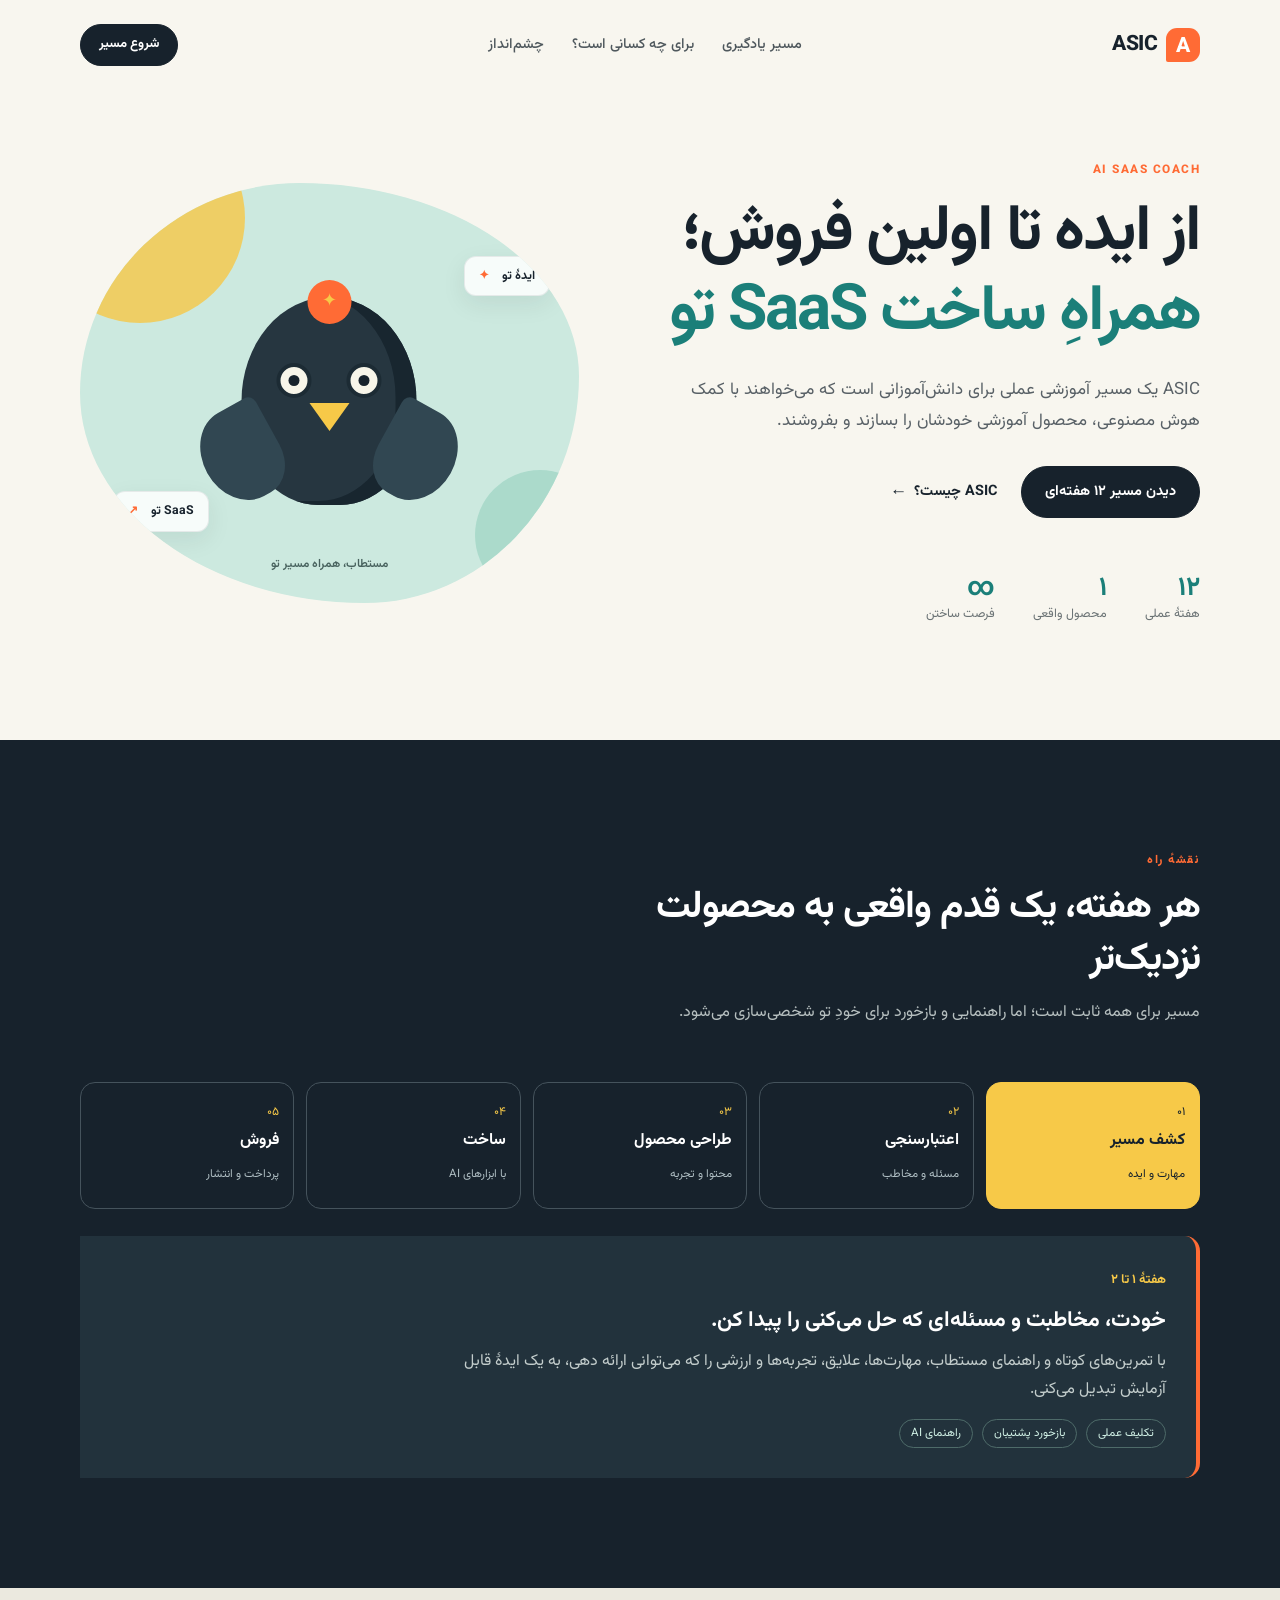
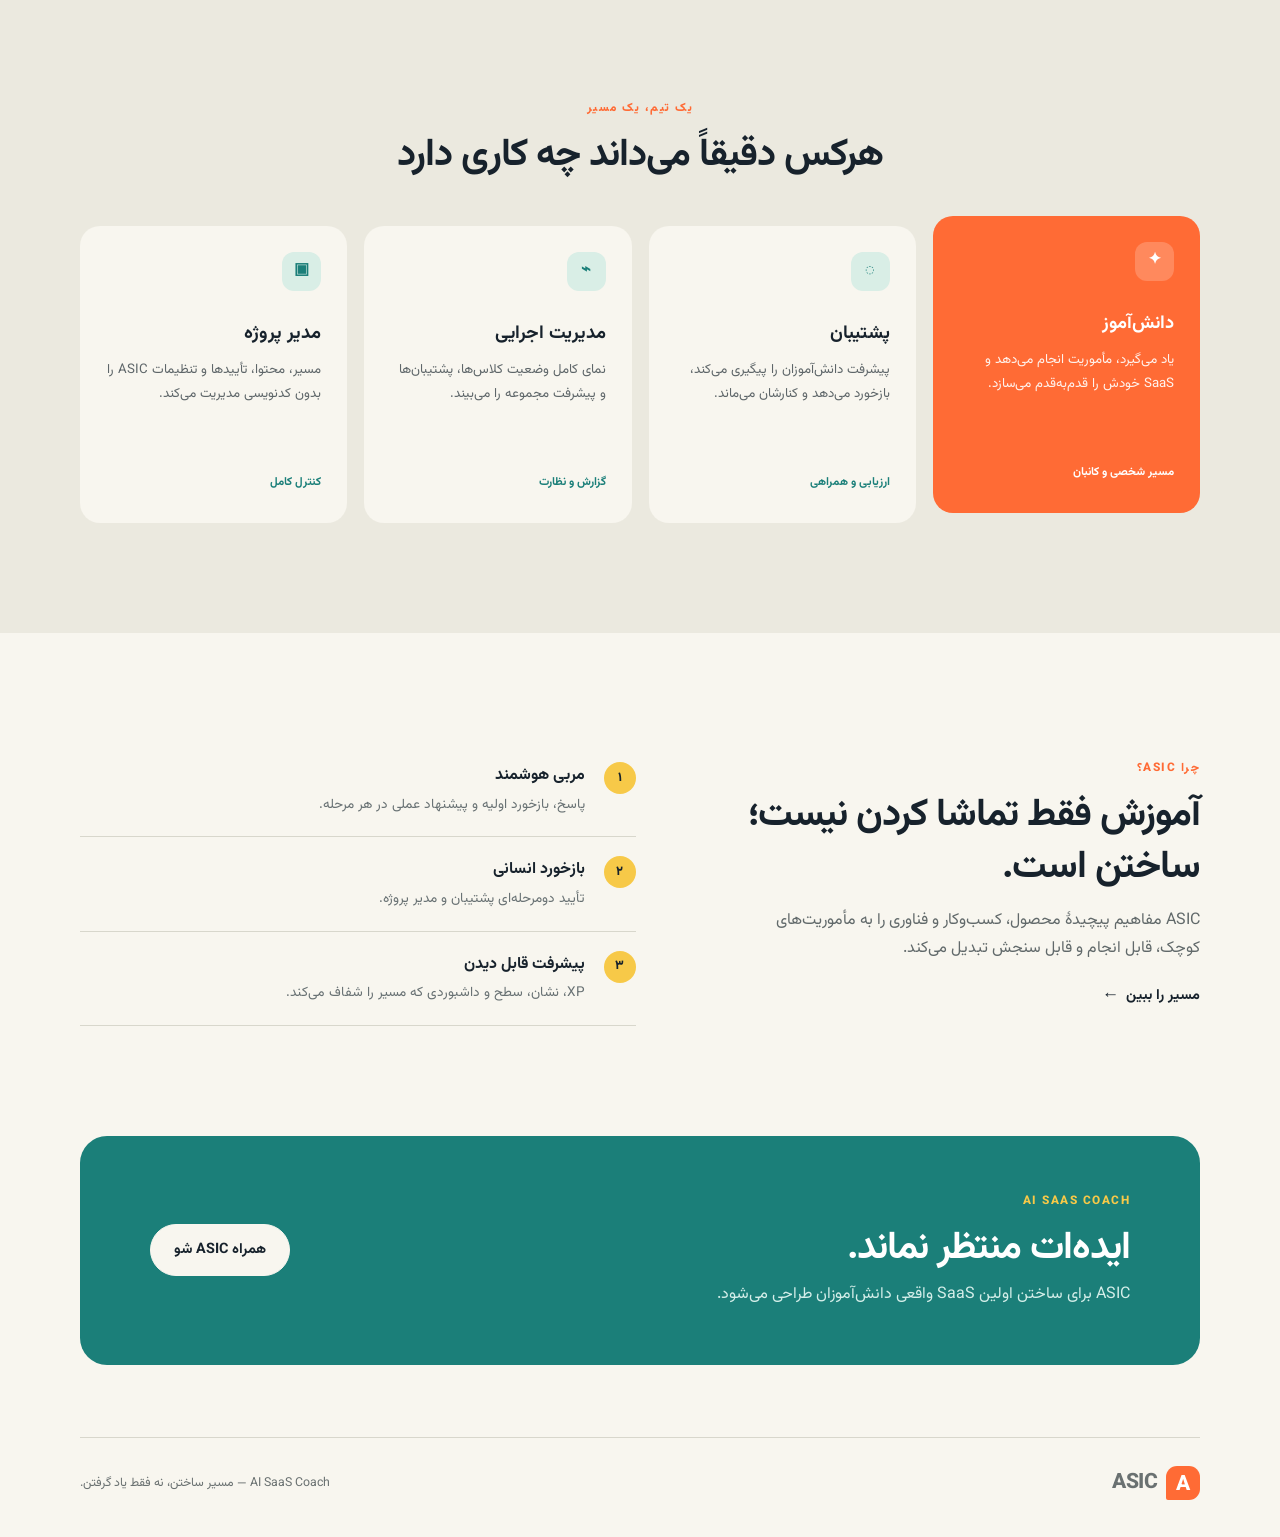
==== index.html @ ff57f6f9 "Create ASIC landing page Add a responsive Persian GitHub Pages landing page that introduces the ASIC" ====
<!doctype html>
<html lang="fa" dir="rtl">
  <head>
    <meta charset="UTF-8" />
    <meta name="viewport" content="width=device-width, initial-scale=1.0" />
    <meta name="description" content="ASIC؛ مربی هوشمند ساخت SaaS برای دانش‌آموزان" />
    <title>ASIC | AI SaaS Coach</title>
    <link rel="preconnect" href="https://fonts.googleapis.com" />
    <link rel="preconnect" href="https://fonts.gstatic.com" crossorigin />
    <link href="https://fonts.googleapis.com/css2?family=Vazirmatn:wght@400;500;600;700;800&display=swap" rel="stylesheet" />
    <link rel="stylesheet" href="styles.css" />
  </head>
  <body>
    <main>
      <nav class="nav container" aria-label="ناوبری اصلی">
        <a class="brand" href="#top" aria-label="ASIC">
          <span class="brand-mark">A</span>
          <span>ASIC</span>
        </a>
        <div class="nav-links">
          <a href="#path">مسیر یادگیری</a>
          <a href="#roles">برای چه کسانی است؟</a>
          <a href="#vision">چشم‌انداز</a>
        </div>
        <a class="button button-small" href="#start">شروع مسیر</a>
      </nav>

      <section class="hero container" id="top">
        <div class="hero-copy">
          <p class="eyebrow">AI SAAS COACH</p>
          <h1>از ایده تا اولین فروش؛<br /><span>همراهِ ساخت SaaS تو</span></h1>
          <p class="hero-text">ASIC یک مسیر آموزشی عملی برای دانش‌آموزانی است که می‌خواهند با کمک هوش مصنوعی، محصول آموزشی خودشان را بسازند و بفروشند.</p>
          <div class="hero-actions" id="start">
            <a class="button" href="#path">دیدن مسیر ۱۲ هفته‌ای</a>
            <a class="text-link" href="#vision">ASIC چیست؟ <span>←</span></a>
          </div>
          <div class="hero-stats" aria-label="آمار دوره">
            <div><strong>۱۲</strong><span>هفتهٔ عملی</span></div>
            <div><strong>۱</strong><span>محصول واقعی</span></div>
            <div><strong>∞</strong><span>فرصت ساختن</span></div>
          </div>
        </div>
        <div class="hero-art" aria-label="تصویرسازی مستطاب، کلاغ راهنمای ASIC">
          <div class="orb orb-one"></div><div class="orb orb-two"></div>
          <div class="road-card card-top">ایدهٔ تو <span>✦</span></div>
          <div class="mashtab">
            <div class="crown">✦</div>
            <div class="bird-eye eye-left"></div><div class="bird-eye eye-right"></div>
            <div class="beak"></div>
            <div class="wing wing-left"></div><div class="wing wing-right"></div>
          </div>
          <div class="road-card card-bottom">SaaS تو <span>↗</span></div>
          <p class="mashtab-label">مستطاب، همراه مسیر تو</p>
        </div>
      </section>

      <section class="section path-section" id="path">
        <div class="container">
          <div class="section-heading"><p class="eyebrow">نقشهٔ راه</p><h2>هر هفته، یک قدم واقعی به محصولت نزدیک‌تر</h2><p>مسیر برای همه ثابت است؛ اما راهنمایی و بازخورد برای خودِ تو شخصی‌سازی می‌شود.</p></div>
          <div class="timeline" id="timeline">
            <button class="timeline-item active" data-week="1"><span>۰۱</span><b>کشف مسیر</b><small>مهارت و ایده</small></button>
            <button class="timeline-item" data-week="2"><span>۰۲</span><b>اعتبارسنجی</b><small>مسئله و مخاطب</small></button>
            <button class="timeline-item" data-week="3"><span>۰۳</span><b>طراحی محصول</b><small>محتوا و تجربه</small></button>
            <button class="timeline-item" data-week="4"><span>۰۴</span><b>ساخت</b><small>با ابزارهای AI</small></button>
            <button class="timeline-item" data-week="5"><span>۰۵</span><b>فروش</b><small>پرداخت و انتشار</small></button>
          </div>
          <article class="week-detail" id="week-detail"><span class="week-number">هفتهٔ ۱ تا ۲</span><h3>خودت، مخاطبت و مسئله‌ای که حل می‌کنی را پیدا کن.</h3><p>با تمرین‌های کوتاه و راهنمای مستطاب، مهارت‌ها، علایق، تجربه‌ها و ارزشی را که می‌توانی ارائه دهی، به یک ایدهٔ قابل آزمایش تبدیل می‌کنی.</p><div class="detail-tags"><span>تکلیف عملی</span><span>بازخورد پشتیبان</span><span>راهنمای AI</span></div></article>
        </div>
      </section>

      <section class="section roles-section" id="roles"><div class="container">
        <div class="section-heading centered"><p class="eyebrow">یک تیم، یک مسیر</p><h2>هرکس دقیقاً می‌داند چه کاری دارد</h2></div>
        <div class="role-grid">
          <article class="role-card featured"><div class="role-icon">✦</div><h3>دانش‌آموز</h3><p>یاد می‌گیرد، مأموریت انجام می‌دهد و SaaS خودش را قدم‌به‌قدم می‌سازد.</p><span>مسیر شخصی و کانبان</span></article>
          <article class="role-card"><div class="role-icon">◌</div><h3>پشتیبان</h3><p>پیشرفت دانش‌آموزان را پیگیری می‌کند، بازخورد می‌دهد و کنارشان می‌ماند.</p><span>ارزیابی و همراهی</span></article>
          <article class="role-card"><div class="role-icon">⌁</div><h3>مدیریت اجرایی</h3><p>نمای کامل وضعیت کلاس‌ها، پشتیبان‌ها و پیشرفت مجموعه را می‌بیند.</p><span>گزارش و نظارت</span></article>
          <article class="role-card"><div class="role-icon">▣</div><h3>مدیر پروژه</h3><p>مسیر، محتوا، تأییدها و تنظیمات ASIC را بدون کدنویسی مدیریت می‌کند.</p><span>کنترل کامل</span></article>
        </div>
      </div></section>

      <section class="section vision-section" id="vision"><div class="container vision-grid">
        <div><p class="eyebrow">چرا ASIC؟</p><h2>آموزش فقط تماشا کردن نیست؛ ساختن است.</h2><p>ASIC مفاهیم پیچیدهٔ محصول، کسب‌وکار و فناوری را به مأموریت‌های کوچک، قابل انجام و قابل سنجش تبدیل می‌کند.</p><a class="text-link" href="#start">مسیر را ببین <span>←</span></a></div>
        <ul class="feature-list"><li><span>۱</span><div><b>مربی هوشمند</b><p>پاسخ، بازخورد اولیه و پیشنهاد عملی در هر مرحله.</p></div></li><li><span>۲</span><div><b>بازخورد انسانی</b><p>تأیید دومرحله‌ای پشتیبان و مدیر پروژه.</p></div></li><li><span>۳</span><div><b>پیشرفت قابل دیدن</b><p>XP، نشان، سطح و داشبوردی که مسیر را شفاف می‌کند.</p></div></li></ul>
      </div></section>

      <section class="cta container"><div><p class="eyebrow">AI SAAS COACH</p><h2>ایده‌ات منتظر نماند.</h2><p>ASIC برای ساختن اولین SaaS واقعی دانش‌آموزان طراحی می‌شود.</p></div><a class="button button-light" href="mailto:hello@example.com">همراه ASIC شو</a></section>
    </main>
    <footer class="container"><a class="brand" href="#top"><span class="brand-mark">A</span><span>ASIC</span></a><p>AI SaaS Coach — مسیر ساختن، نه فقط یاد گرفتن.</p></footer>
    <script src="app.js"></script>
  </body>
</html>
---- styles.css ----
:root {
  --ink: #17222c;
  --paper: #f8f6ef;
  --paper-dark: #ebe9df;
  --orange: #ff6b35;
  --yellow: #f7c948;
  --teal: #1b7f79;
  --mint: #cce9df;
  --line: #d8d7cc;
}

* { box-sizing: border-box; }
html { scroll-behavior: smooth; }
body { margin: 0; color: var(--ink); background: var(--paper); font-family: Vazirmatn, Tahoma, sans-serif; line-height: 1.8; }
a { color: inherit; text-decoration: none; }
button { font: inherit; }
.container { width: min(1120px, calc(100% - 40px)); margin: 0 auto; }

.nav { min-height: 90px; display: flex; align-items: center; justify-content: space-between; gap: 24px; }
.brand { display: inline-flex; align-items: center; gap: 9px; font-weight: 800; font-size: 1.32rem; letter-spacing: -.5px; }
.brand-mark { width: 34px; height: 34px; display: grid; place-items: center; border-radius: 11px 11px 11px 2px; background: var(--orange); color: white; font-weight: 800; }
.nav-links { display: flex; gap: 28px; font-size: .9rem; font-weight: 500; color: #4f585d; }
.nav-links a:hover, .text-link:hover { color: var(--orange); }
.button { display: inline-flex; justify-content: center; align-items: center; background: var(--ink); color: white; border: 1px solid var(--ink); border-radius: 999px; padding: 12px 23px; font-size: .9rem; font-weight: 700; transition: transform .2s, background .2s; }
.button:hover { transform: translateY(-2px); background: var(--orange); border-color: var(--orange); }
.button-small { padding: 8px 18px; font-size: .82rem; }

.hero { min-height: 650px; display: grid; grid-template-columns: 1.05fr .95fr; gap: 70px; align-items: center; padding: 55px 0 100px; }
.eyebrow { margin: 0 0 12px; color: var(--orange); letter-spacing: 1.5px; font-size: .74rem; font-weight: 800; }
h1, h2, h3, p { margin-top: 0; }
h1 { font-size: clamp(2.35rem, 5vw, 4.6rem); line-height: 1.25; letter-spacing: -2px; margin-bottom: 22px; }
h1 span { color: var(--teal); }
.hero-text { max-width: 540px; color: #586066; font-size: 1.06rem; }
.hero-actions { display: flex; align-items: center; gap: 24px; margin-top: 30px; }
.text-link { display: inline-flex; gap: 7px; align-items: center; font-weight: 700; font-size: .9rem; }
.text-link span { font-size: 1.2em; }
.hero-stats { display: flex; gap: 38px; margin-top: 58px; }
.hero-stats div { display: grid; gap: 0; }
.hero-stats strong { color: var(--teal); font-size: 1.65rem; line-height: 1; }
.hero-stats span { color: #6a7274; font-size: .78rem; }

.hero-art { height: 420px; position: relative; border-radius: 44% 56% 43% 57% / 50% 46% 54% 50%; background: var(--mint); overflow: hidden; isolation: isolate; }
.orb { position: absolute; z-index: -1; border-radius: 50%; opacity: .8; }.orb-one { width: 210px; height: 210px; background: var(--yellow); top: -70px; left: -45px; }.orb-two { width: 130px; height: 130px; background: #a3d7c7; bottom: 3px; right: -26px; }
.mashtab { position: absolute; width: 175px; height: 208px; left: 50%; top: 52%; transform: translate(-50%, -50%); border-radius: 50% 50% 44% 44%; background: #263640; box-shadow: inset -21px -4px 0 #18262f; }
.crown { position: absolute; width: 44px; height: 44px; display: grid; place-items: center; border-radius: 50%; color: var(--yellow); background: var(--orange); top: -17px; left: 66px; font-size: 1.15rem; }
.bird-eye { position: absolute; top: 66px; width: 35px; height: 35px; background: #f7f5e9; border-radius: 50%; border: 4px solid #1c2b34; }.eye-left { left: 35px; }.eye-right { right: 35px; }.bird-eye::after { content: ''; display: block; width: 11px; height: 11px; margin: 8px; border-radius: 50%; background: var(--ink); }
.beak { position: absolute; left: 68px; top: 106px; width: 0; height: 0; border-left: 20px solid transparent; border-right: 20px solid transparent; border-top: 28px solid var(--yellow); }
.wing { position: absolute; width: 77px; height: 95px; background: #314752; border-radius: 50% 10% 40% 50%; top: 110px; }.wing-left { left: -39px; transform: rotate(-29deg); }.wing-right { right: -39px; transform: scaleX(-1) rotate(-29deg); }
.road-card { position: absolute; padding: 8px 14px; border: 1px solid rgba(23,34,44,.08); border-radius: 12px; background: rgba(255,255,255,.84); box-shadow: 0 8px 24px rgba(23,34,44,.08); font-size: .77rem; font-weight: 700; }.road-card span { margin-right: 10px; color: var(--orange); }.card-top { top: 73px; right: 29px; }.card-bottom { bottom: 71px; left: 33px; }.mashtab-label { position: absolute; bottom: 15px; right: 0; left: 0; text-align: center; color: #48625e; font-size: .74rem; font-weight: 600; }

.section { padding: 110px 0; }.path-section { background: var(--ink); color: white; }.section-heading { max-width: 650px; }.section-heading h2, .vision-section h2, .cta h2 { font-size: clamp(1.85rem, 3vw, 3rem); line-height: 1.35; letter-spacing: -1px; margin-bottom: 12px; }.section-heading > p:last-child { color: #b7c0c0; }.centered { margin: 0 auto; text-align: center; }
.timeline { display: grid; grid-template-columns: repeat(5, 1fr); gap: 12px; margin-top: 54px; }.timeline-item { border: 1px solid #45535c; padding: 19px 14px; background: transparent; color: white; text-align: right; cursor: pointer; border-radius: 15px; transition: .2s; }.timeline-item span { display: block; color: var(--yellow); font-size: .75rem; }.timeline-item b { display: block; margin: 4px 0; }.timeline-item small { color: #afbec3; font-size: .72rem; }.timeline-item:hover, .timeline-item.active { color: var(--ink); background: var(--yellow); border-color: var(--yellow); }.timeline-item.active span, .timeline-item.active small { color: inherit; }
.week-detail { margin-top: 27px; padding: 30px; border-right: 4px solid var(--orange); background: #22323c; border-radius: 0 15px 15px 0; }.week-detail h3 { font-size: 1.35rem; margin: 7px 0; }.week-detail p { max-width: 740px; margin-bottom: 14px; color: #c3cdcc; }.week-number { color: var(--yellow); font-size: .8rem; font-weight: 700; }.detail-tags { display: flex; flex-wrap: wrap; gap: 9px; }.detail-tags span { color: #d0f0e5; border: 1px solid #4e6b69; border-radius: 99px; padding: 3px 11px; font-size: .72rem; }
.roles-section { background: var(--paper-dark); }.role-grid { display: grid; grid-template-columns: repeat(4, 1fr); gap: 17px; margin-top: 43px; }.role-card { padding: 25px; background: var(--paper); border: 1px solid transparent; border-radius: 20px; }.role-card.featured { background: var(--orange); color: white; transform: translateY(-10px); }.role-icon { display: grid; place-items: center; width: 39px; height: 39px; border-radius: 12px; margin-bottom: 26px; background: #d9eee6; color: var(--teal); font-weight: 800; }.featured .role-icon { background: rgba(255,255,255,.2); color: white; }.role-card h3 { margin-bottom: 8px; font-size: 1.15rem; }.role-card p { min-height: 95px; margin-bottom: 15px; color: #5e6669; font-size: .83rem; }.featured p { color: #fff3ee; }.role-card span { font-size: .72rem; font-weight: 700; color: var(--teal); }.featured span { color: white; }
.vision-grid { display: grid; grid-template-columns: .9fr 1.1fr; gap: 110px; align-items: center; }.vision-grid > div > p:not(.eyebrow) { color: #61696a; max-width: 440px; }.feature-list { margin: 0; padding: 0; list-style: none; }.feature-list li { display: flex; gap: 19px; padding: 19px 0; border-bottom: 1px solid var(--line); }.feature-list span { flex: 0 0 32px; height: 32px; display: grid; place-items: center; background: var(--yellow); border-radius: 50%; font-weight: 800; font-size: .8rem; }.feature-list b { font-size: 1rem; }.feature-list p { margin: 2px 0 0; color: #687173; font-size: .85rem; }
.cta { display: flex; align-items: center; justify-content: space-between; gap: 30px; margin-bottom: 72px; padding: 55px 70px; border-radius: 27px; background: var(--teal); color: white; }.cta .eyebrow { color: var(--yellow); }.cta h2 { margin-bottom: 5px; }.cta p:last-child { margin: 0; color: #d4eee9; }.button-light { background: var(--paper); border-color: var(--paper); color: var(--ink); white-space: nowrap; }
footer { display: flex; justify-content: space-between; align-items: center; padding: 26px 0 35px; border-top: 1px solid var(--line); color: #6a7171; font-size: .77rem; }footer p { margin: 0; }

@media (max-width: 800px) { .nav-links { display: none; }.hero { grid-template-columns: 1fr; gap: 25px; padding-top: 30px; }.hero-art { height: 360px; max-width: 500px; width: 100%; margin: auto; }.timeline { grid-template-columns: repeat(2, 1fr); }.role-grid { grid-template-columns: repeat(2, 1fr); }.vision-grid { grid-template-columns: 1fr; gap: 35px; }.cta { padding: 38px; }.role-card p { min-height: 0; } }
@media (max-width: 480px) { .container { width: min(100% - 28px, 1120px); }.nav { min-height: 75px; }.nav .button { display: none; } h1 { letter-spacing: -1px; }.hero-stats { gap: 22px; }.hero-actions { flex-direction: column; align-items: flex-start; }.section { padding: 75px 0; }.role-grid { grid-template-columns: 1fr; }.role-card.featured { transform: none; }.cta { align-items: flex-start; flex-direction: column; padding: 31px 25px; }.timeline { grid-template-columns: 1fr 1fr; }.timeline-item:last-child { grid-column: span 2; } footer { flex-direction: column; align-items: flex-start; gap: 14px; } }
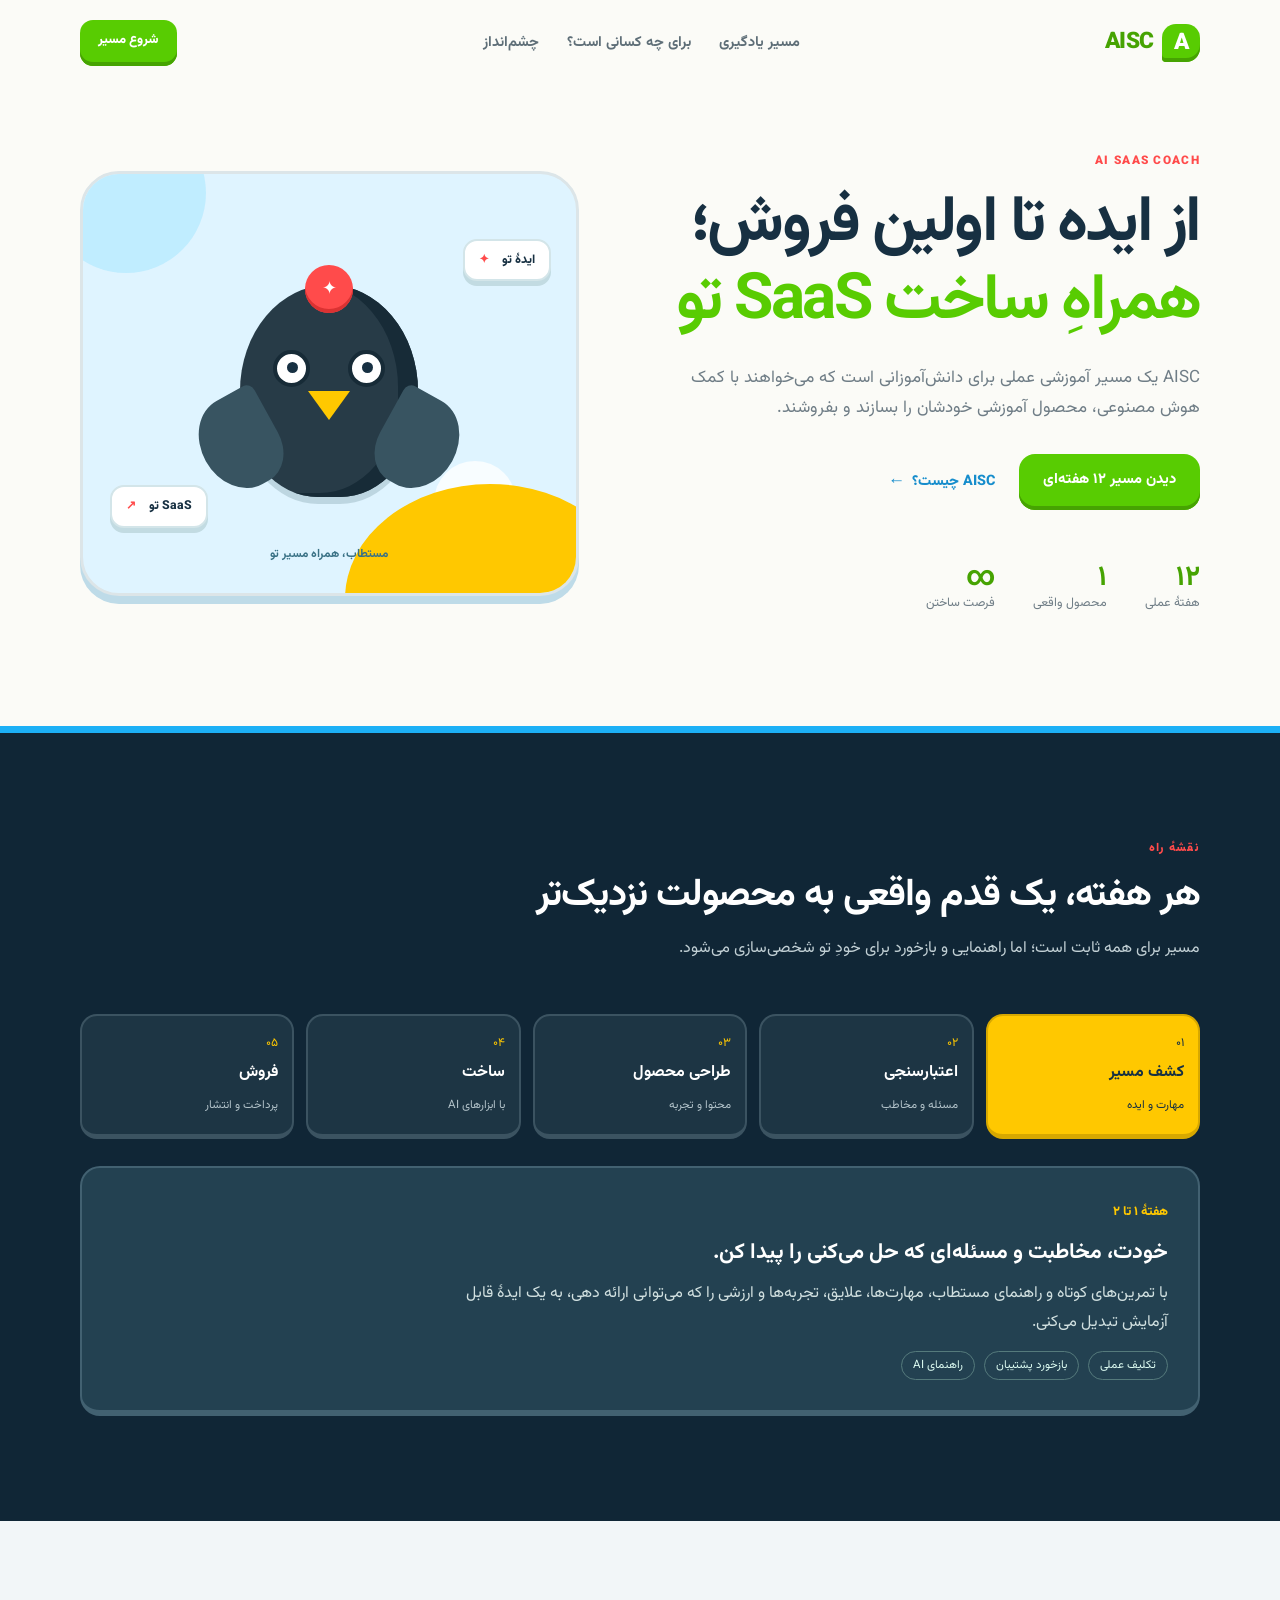
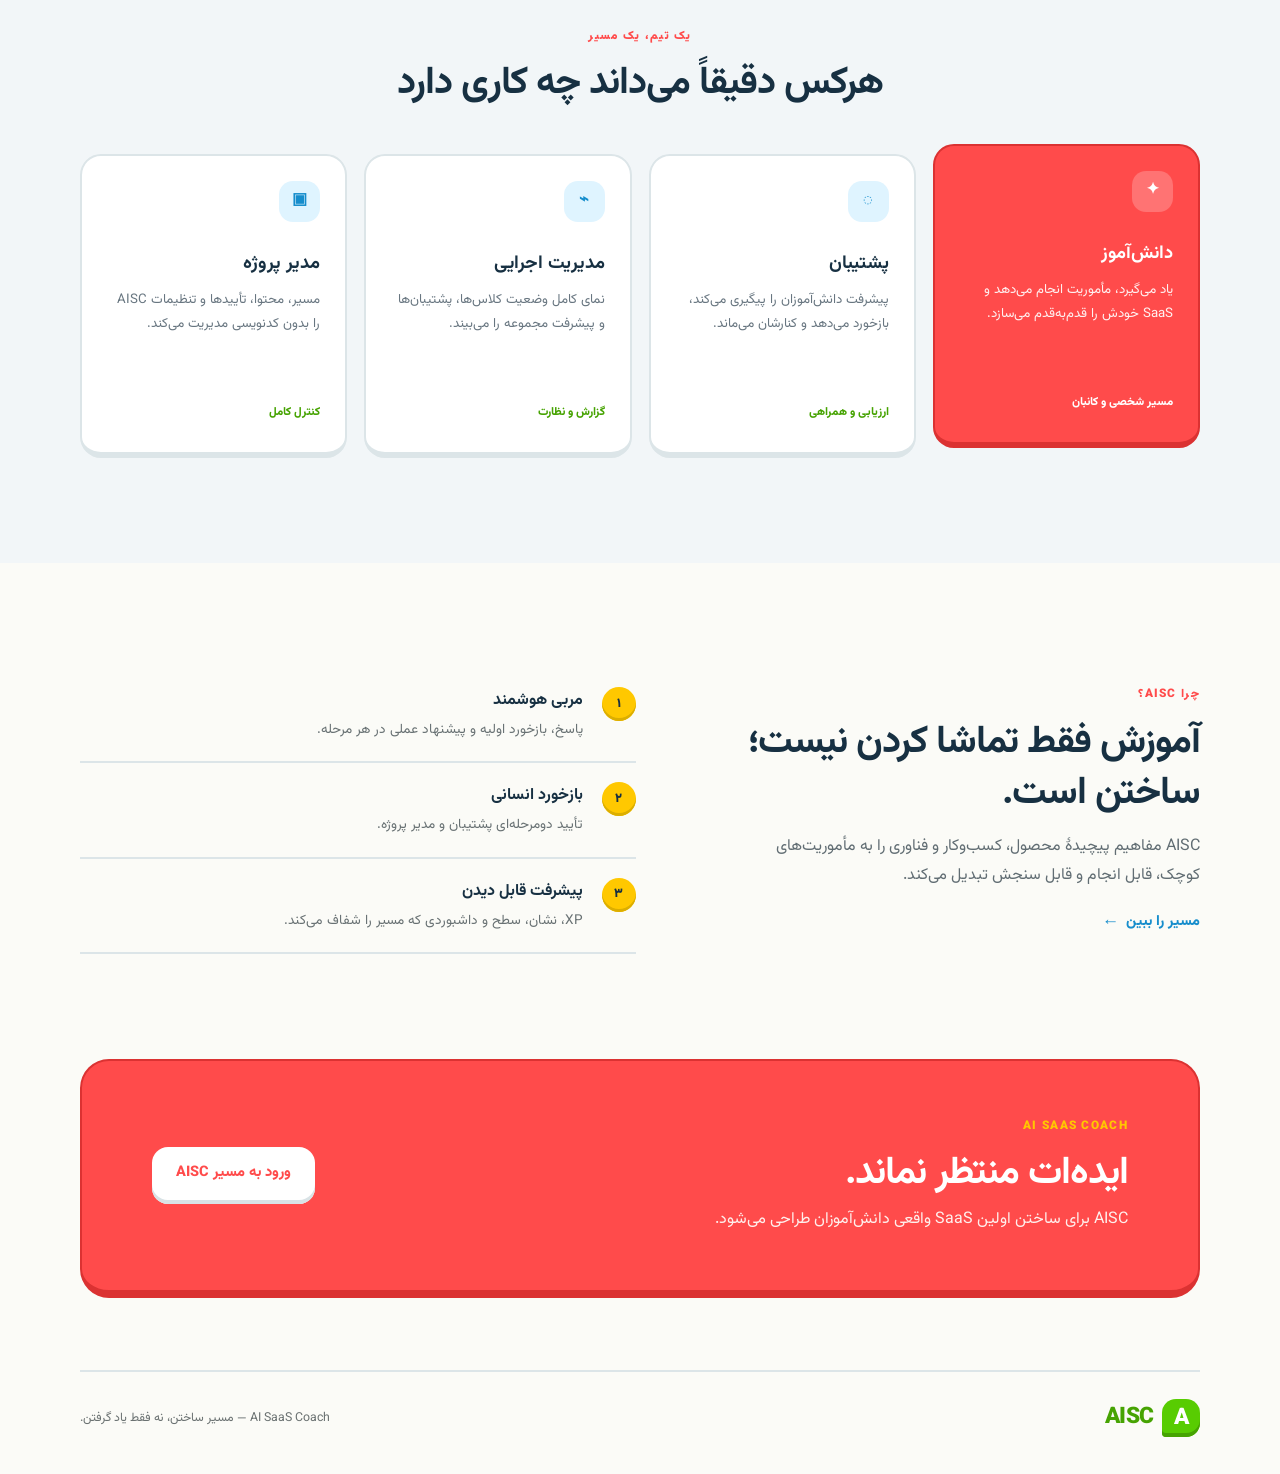
==== commit 11a6ca18: "Add AISC student dashboard Refresh the AISC visual identity with a playful learning interface and ad" ====
--- a/index.html
+++ b/index.html
@@ -3,8 +3,8 @@
   <head>
     <meta charset="UTF-8" />
     <meta name="viewport" content="width=device-width, initial-scale=1.0" />
-    <meta name="description" content="ASIC؛ مربی هوشمند ساخت SaaS برای دانش‌آموزان" />
-    <title>ASIC | AI SaaS Coach</title>
+    <meta name="description" content="AISC؛ مربی هوشمند ساخت SaaS برای دانش‌آموزان" />
+    <title>AISC | AI SaaS Coach</title>
     <link rel="preconnect" href="https://fonts.googleapis.com" />
     <link rel="preconnect" href="https://fonts.gstatic.com" crossorigin />
     <link href="https://fonts.googleapis.com/css2?family=Vazirmatn:wght@400;500;600;700;800&display=swap" rel="stylesheet" />
@@ -13,9 +13,9 @@
   <body>
     <main>
       <nav class="nav container" aria-label="ناوبری اصلی">
-        <a class="brand" href="#top" aria-label="ASIC">
+        <a class="brand" href="#top" aria-label="AISC">
           <span class="brand-mark">A</span>
-          <span>ASIC</span>
+          <span>AISC</span>
         </a>
         <div class="nav-links">
           <a href="#path">مسیر یادگیری</a>
@@ -29,10 +29,10 @@
         <div class="hero-copy">
           <p class="eyebrow">AI SAAS COACH</p>
           <h1>از ایده تا اولین فروش؛<br /><span>همراهِ ساخت SaaS تو</span></h1>
-          <p class="hero-text">ASIC یک مسیر آموزشی عملی برای دانش‌آموزانی است که می‌خواهند با کمک هوش مصنوعی، محصول آموزشی خودشان را بسازند و بفروشند.</p>
+          <p class="hero-text">AISC یک مسیر آموزشی عملی برای دانش‌آموزانی است که می‌خواهند با کمک هوش مصنوعی، محصول آموزشی خودشان را بسازند و بفروشند.</p>
           <div class="hero-actions" id="start">
             <a class="button" href="#path">دیدن مسیر ۱۲ هفته‌ای</a>
-            <a class="text-link" href="#vision">ASIC چیست؟ <span>←</span></a>
+            <a class="text-link" href="#vision">AISC چیست؟ <span>←</span></a>
           </div>
           <div class="hero-stats" aria-label="آمار دوره">
             <div><strong>۱۲</strong><span>هفتهٔ عملی</span></div>
@@ -40,7 +40,7 @@
             <div><strong>∞</strong><span>فرصت ساختن</span></div>
           </div>
         </div>
-        <div class="hero-art" aria-label="تصویرسازی مستطاب، کلاغ راهنمای ASIC">
+        <div class="hero-art" aria-label="تصویرسازی مستطاب، کلاغ راهنمای AISC">
           <div class="orb orb-one"></div><div class="orb orb-two"></div>
           <div class="road-card card-top">ایدهٔ تو <span>✦</span></div>
           <div class="mashtab">
@@ -74,18 +74,18 @@
           <article class="role-card featured"><div class="role-icon">✦</div><h3>دانش‌آموز</h3><p>یاد می‌گیرد، مأموریت انجام می‌دهد و SaaS خودش را قدم‌به‌قدم می‌سازد.</p><span>مسیر شخصی و کانبان</span></article>
           <article class="role-card"><div class="role-icon">◌</div><h3>پشتیبان</h3><p>پیشرفت دانش‌آموزان را پیگیری می‌کند، بازخورد می‌دهد و کنارشان می‌ماند.</p><span>ارزیابی و همراهی</span></article>
           <article class="role-card"><div class="role-icon">⌁</div><h3>مدیریت اجرایی</h3><p>نمای کامل وضعیت کلاس‌ها، پشتیبان‌ها و پیشرفت مجموعه را می‌بیند.</p><span>گزارش و نظارت</span></article>
-          <article class="role-card"><div class="role-icon">▣</div><h3>مدیر پروژه</h3><p>مسیر، محتوا، تأییدها و تنظیمات ASIC را بدون کدنویسی مدیریت می‌کند.</p><span>کنترل کامل</span></article>
+          <article class="role-card"><div class="role-icon">▣</div><h3>مدیر پروژه</h3><p>مسیر، محتوا، تأییدها و تنظیمات AISC را بدون کدنویسی مدیریت می‌کند.</p><span>کنترل کامل</span></article>
         </div>
       </div></section>
 
       <section class="section vision-section" id="vision"><div class="container vision-grid">
-        <div><p class="eyebrow">چرا ASIC؟</p><h2>آموزش فقط تماشا کردن نیست؛ ساختن است.</h2><p>ASIC مفاهیم پیچیدهٔ محصول، کسب‌وکار و فناوری را به مأموریت‌های کوچک، قابل انجام و قابل سنجش تبدیل می‌کند.</p><a class="text-link" href="#start">مسیر را ببین <span>←</span></a></div>
+        <div><p class="eyebrow">چرا AISC؟</p><h2>آموزش فقط تماشا کردن نیست؛ ساختن است.</h2><p>AISC مفاهیم پیچیدهٔ محصول، کسب‌وکار و فناوری را به مأموریت‌های کوچک، قابل انجام و قابل سنجش تبدیل می‌کند.</p><a class="text-link" href="#start">مسیر را ببین <span>←</span></a></div>
         <ul class="feature-list"><li><span>۱</span><div><b>مربی هوشمند</b><p>پاسخ، بازخورد اولیه و پیشنهاد عملی در هر مرحله.</p></div></li><li><span>۲</span><div><b>بازخورد انسانی</b><p>تأیید دومرحله‌ای پشتیبان و مدیر پروژه.</p></div></li><li><span>۳</span><div><b>پیشرفت قابل دیدن</b><p>XP، نشان، سطح و داشبوردی که مسیر را شفاف می‌کند.</p></div></li></ul>
       </div></section>
 
-      <section class="cta container"><div><p class="eyebrow">AI SAAS COACH</p><h2>ایده‌ات منتظر نماند.</h2><p>ASIC برای ساختن اولین SaaS واقعی دانش‌آموزان طراحی می‌شود.</p></div><a class="button button-light" href="mailto:hello@example.com">همراه ASIC شو</a></section>
+      <section class="cta container"><div><p class="eyebrow">AI SAAS COACH</p><h2>ایده‌ات منتظر نماند.</h2><p>AISC برای ساختن اولین SaaS واقعی دانش‌آموزان طراحی می‌شود.</p></div><a class="button button-light" href="student.html">ورود به مسیر AISC</a></section>
     </main>
-    <footer class="container"><a class="brand" href="#top"><span class="brand-mark">A</span><span>ASIC</span></a><p>AI SaaS Coach — مسیر ساختن، نه فقط یاد گرفتن.</p></footer>
+    <footer class="container"><a class="brand" href="#top"><span class="brand-mark">A</span><span>AISC</span></a><p>AI SaaS Coach — مسیر ساختن، نه فقط یاد گرفتن.</p></footer>
     <script src="app.js"></script>
   </body>
 </html>
--- a/styles.css
+++ b/styles.css
@@ -1,12 +1,17 @@
 :root {
-  --ink: #17222c;
-  --paper: #f8f6ef;
-  --paper-dark: #ebe9df;
-  --orange: #ff6b35;
-  --yellow: #f7c948;
-  --teal: #1b7f79;
-  --mint: #cce9df;
-  --line: #d8d7cc;
+  --ink: #173042;
+  --navy: #102636;
+  --paper: #fbfbf7;
+  --cloud: #f2f6f8;
+  --red: #ff4b4b;
+  --red-dark: #db3232;
+  --yellow: #ffc800;
+  --blue: #1cb0f6;
+  --blue-dark: #168dcc;
+  --green: #58cc02;
+  --green-dark: #46a302;
+  --line: #dce5e8;
+  --muted: #6f7d86;
 }
 
 * { box-sizing: border-box; }
@@ -16,45 +21,35 @@
 button { font: inherit; }
 .container { width: min(1120px, calc(100% - 40px)); margin: 0 auto; }
 
-.nav { min-height: 90px; display: flex; align-items: center; justify-content: space-between; gap: 24px; }
-.brand { display: inline-flex; align-items: center; gap: 9px; font-weight: 800; font-size: 1.32rem; letter-spacing: -.5px; }
-.brand-mark { width: 34px; height: 34px; display: grid; place-items: center; border-radius: 11px 11px 11px 2px; background: var(--orange); color: white; font-weight: 800; }
-.nav-links { display: flex; gap: 28px; font-size: .9rem; font-weight: 500; color: #4f585d; }
-.nav-links a:hover, .text-link:hover { color: var(--orange); }
-.button { display: inline-flex; justify-content: center; align-items: center; background: var(--ink); color: white; border: 1px solid var(--ink); border-radius: 999px; padding: 12px 23px; font-size: .9rem; font-weight: 700; transition: transform .2s, background .2s; }
-.button:hover { transform: translateY(-2px); background: var(--orange); border-color: var(--orange); }
-.button-small { padding: 8px 18px; font-size: .82rem; }
+.nav { min-height: 86px; display: flex; align-items: center; justify-content: space-between; gap: 24px; }
+.brand { display: inline-flex; align-items: center; gap: 9px; color: var(--green-dark); font-weight: 900; font-size: 1.42rem; letter-spacing: -.8px; }
+.brand-mark { width: 38px; height: 38px; display: grid; place-items: center; border: 0; border-radius: 14px 14px 14px 4px; background: var(--green); color: white; box-shadow: inset 0 -4px 0 var(--green-dark); font-weight: 900; }
+.nav-links { display: flex; gap: 28px; font-size: .9rem; font-weight: 700; color: #5e6e77; }
+.nav-links a:hover, .text-link:hover { color: var(--red); }
+.button { display: inline-flex; justify-content: center; align-items: center; background: var(--green); color: white; border: 0; border-radius: 16px; box-shadow: inset 0 -4px 0 var(--green-dark); padding: 13px 24px 17px; font-size: .91rem; font-weight: 800; transition: transform .15s, filter .15s; }
+.button:hover { transform: translateY(-2px); filter: brightness(1.04); }
+.button:active { transform: translateY(2px); box-shadow: inset 0 -2px 0 var(--green-dark); }
+.button-small { padding: 9px 18px 13px; font-size: .82rem; border-radius: 13px; }
 
-.hero { min-height: 650px; display: grid; grid-template-columns: 1.05fr .95fr; gap: 70px; align-items: center; padding: 55px 0 100px; }
-.eyebrow { margin: 0 0 12px; color: var(--orange); letter-spacing: 1.5px; font-size: .74rem; font-weight: 800; }
+.hero { min-height: 640px; display: grid; grid-template-columns: 1.05fr .95fr; gap: 70px; align-items: center; padding: 44px 0 90px; }
+.eyebrow { margin: 0 0 12px; color: var(--red); letter-spacing: 1.3px; font-size: .74rem; font-weight: 900; }
 h1, h2, h3, p { margin-top: 0; }
-h1 { font-size: clamp(2.35rem, 5vw, 4.6rem); line-height: 1.25; letter-spacing: -2px; margin-bottom: 22px; }
-h1 span { color: var(--teal); }
-.hero-text { max-width: 540px; color: #586066; font-size: 1.06rem; }
-.hero-actions { display: flex; align-items: center; gap: 24px; margin-top: 30px; }
-.text-link { display: inline-flex; gap: 7px; align-items: center; font-weight: 700; font-size: .9rem; }
-.text-link span { font-size: 1.2em; }
-.hero-stats { display: flex; gap: 38px; margin-top: 58px; }
-.hero-stats div { display: grid; gap: 0; }
-.hero-stats strong { color: var(--teal); font-size: 1.65rem; line-height: 1; }
-.hero-stats span { color: #6a7274; font-size: .78rem; }
+h1 { font-size: clamp(2.45rem, 5vw, 4.7rem); line-height: 1.22; letter-spacing: -2.4px; margin-bottom: 22px; }
+h1 span { color: var(--green); }
+.hero-text { max-width: 540px; color: var(--muted); font-size: 1.06rem; }.hero-actions { display: flex; align-items: center; gap: 24px; margin-top: 30px; }
+.text-link { display: inline-flex; gap: 7px; align-items: center; color: var(--blue-dark); font-weight: 800; font-size: .9rem; }.text-link span { font-size: 1.2em; }
+.hero-stats { display: flex; gap: 38px; margin-top: 54px; }.hero-stats div { display: grid; gap: 0; }.hero-stats strong { color: var(--green-dark); font-size: 1.75rem; line-height: 1; }.hero-stats span { color: var(--muted); font-size: .78rem; }
 
-.hero-art { height: 420px; position: relative; border-radius: 44% 56% 43% 57% / 50% 46% 54% 50%; background: var(--mint); overflow: hidden; isolation: isolate; }
-.orb { position: absolute; z-index: -1; border-radius: 50%; opacity: .8; }.orb-one { width: 210px; height: 210px; background: var(--yellow); top: -70px; left: -45px; }.orb-two { width: 130px; height: 130px; background: #a3d7c7; bottom: 3px; right: -26px; }
-.mashtab { position: absolute; width: 175px; height: 208px; left: 50%; top: 52%; transform: translate(-50%, -50%); border-radius: 50% 50% 44% 44%; background: #263640; box-shadow: inset -21px -4px 0 #18262f; }
-.crown { position: absolute; width: 44px; height: 44px; display: grid; place-items: center; border-radius: 50%; color: var(--yellow); background: var(--orange); top: -17px; left: 66px; font-size: 1.15rem; }
-.bird-eye { position: absolute; top: 66px; width: 35px; height: 35px; background: #f7f5e9; border-radius: 50%; border: 4px solid #1c2b34; }.eye-left { left: 35px; }.eye-right { right: 35px; }.bird-eye::after { content: ''; display: block; width: 11px; height: 11px; margin: 8px; border-radius: 50%; background: var(--ink); }
-.beak { position: absolute; left: 68px; top: 106px; width: 0; height: 0; border-left: 20px solid transparent; border-right: 20px solid transparent; border-top: 28px solid var(--yellow); }
-.wing { position: absolute; width: 77px; height: 95px; background: #314752; border-radius: 50% 10% 40% 50%; top: 110px; }.wing-left { left: -39px; transform: rotate(-29deg); }.wing-right { right: -39px; transform: scaleX(-1) rotate(-29deg); }
-.road-card { position: absolute; padding: 8px 14px; border: 1px solid rgba(23,34,44,.08); border-radius: 12px; background: rgba(255,255,255,.84); box-shadow: 0 8px 24px rgba(23,34,44,.08); font-size: .77rem; font-weight: 700; }.road-card span { margin-right: 10px; color: var(--orange); }.card-top { top: 73px; right: 29px; }.card-bottom { bottom: 71px; left: 33px; }.mashtab-label { position: absolute; bottom: 15px; right: 0; left: 0; text-align: center; color: #48625e; font-size: .74rem; font-weight: 600; }
+.hero-art { height: 425px; position: relative; border: 3px solid var(--line); border-radius: 39px; background: #dff4ff; overflow: hidden; isolation: isolate; box-shadow: 0 8px 0 #bedbe8; }
+.hero-art::before { content: ''; position: absolute; inset: auto -12% -29% auto; width: 290px; height: 230px; border-radius: 50%; background: var(--yellow); }.orb { position: absolute; z-index: -1; border-radius: 50%; opacity: .8; }.orb-one { width: 160px; height: 160px; background: #b9ebff; top: -61px; left: -37px; }.orb-two { width: 82px; height: 82px; background: white; bottom: 50px; right: 60px; }
+.mashtab { position: absolute; width: 178px; height: 212px; left: 50%; top: 52%; transform: translate(-50%, -50%); border-radius: 50% 50% 44% 44%; background: #273b47; box-shadow: inset -20px -4px 0 #172b37, 0 7px 0 rgba(18,55,73,.16); }.crown { position: absolute; width: 48px; height: 48px; display: grid; place-items: center; border-radius: 50%; color: white; background: var(--red); box-shadow: inset 0 -4px 0 var(--red-dark); top: -20px; left: 65px; font-size: 1.15rem; }.bird-eye { position: absolute; top: 65px; width: 37px; height: 37px; background: white; border-radius: 50%; border: 4px solid #172b37; }.eye-left { left: 33px; }.eye-right { right: 33px; }.bird-eye::after { content: ''; display: block; width: 11px; height: 11px; margin: 8px; border-radius: 50%; background: var(--ink); }.beak { position: absolute; left: 68px; top: 106px; width: 0; height: 0; border-left: 21px solid transparent; border-right: 21px solid transparent; border-top: 29px solid var(--yellow); }.wing { position: absolute; width: 77px; height: 95px; background: #385461; border-radius: 50% 10% 40% 50%; top: 110px; }.wing-left { left: -39px; transform: rotate(-29deg); }.wing-right { right: -39px; transform: scaleX(-1) rotate(-29deg); }.road-card { position: absolute; padding: 8px 14px; border: 2px solid #d3e5e9; border-radius: 14px; background: white; box-shadow: 0 5px 0 #c2dbe2; font-size: .77rem; font-weight: 800; }.road-card span { margin-right: 10px; color: var(--red); }.card-top { top: 65px; right: 25px; }.card-bottom { bottom: 65px; left: 27px; }.mashtab-label { position: absolute; bottom: 15px; right: 0; left: 0; text-align: center; color: #397185; font-size: .74rem; font-weight: 700; }
 
-.section { padding: 110px 0; }.path-section { background: var(--ink); color: white; }.section-heading { max-width: 650px; }.section-heading h2, .vision-section h2, .cta h2 { font-size: clamp(1.85rem, 3vw, 3rem); line-height: 1.35; letter-spacing: -1px; margin-bottom: 12px; }.section-heading > p:last-child { color: #b7c0c0; }.centered { margin: 0 auto; text-align: center; }
-.timeline { display: grid; grid-template-columns: repeat(5, 1fr); gap: 12px; margin-top: 54px; }.timeline-item { border: 1px solid #45535c; padding: 19px 14px; background: transparent; color: white; text-align: right; cursor: pointer; border-radius: 15px; transition: .2s; }.timeline-item span { display: block; color: var(--yellow); font-size: .75rem; }.timeline-item b { display: block; margin: 4px 0; }.timeline-item small { color: #afbec3; font-size: .72rem; }.timeline-item:hover, .timeline-item.active { color: var(--ink); background: var(--yellow); border-color: var(--yellow); }.timeline-item.active span, .timeline-item.active small { color: inherit; }
-.week-detail { margin-top: 27px; padding: 30px; border-right: 4px solid var(--orange); background: #22323c; border-radius: 0 15px 15px 0; }.week-detail h3 { font-size: 1.35rem; margin: 7px 0; }.week-detail p { max-width: 740px; margin-bottom: 14px; color: #c3cdcc; }.week-number { color: var(--yellow); font-size: .8rem; font-weight: 700; }.detail-tags { display: flex; flex-wrap: wrap; gap: 9px; }.detail-tags span { color: #d0f0e5; border: 1px solid #4e6b69; border-radius: 99px; padding: 3px 11px; font-size: .72rem; }
-.roles-section { background: var(--paper-dark); }.role-grid { display: grid; grid-template-columns: repeat(4, 1fr); gap: 17px; margin-top: 43px; }.role-card { padding: 25px; background: var(--paper); border: 1px solid transparent; border-radius: 20px; }.role-card.featured { background: var(--orange); color: white; transform: translateY(-10px); }.role-icon { display: grid; place-items: center; width: 39px; height: 39px; border-radius: 12px; margin-bottom: 26px; background: #d9eee6; color: var(--teal); font-weight: 800; }.featured .role-icon { background: rgba(255,255,255,.2); color: white; }.role-card h3 { margin-bottom: 8px; font-size: 1.15rem; }.role-card p { min-height: 95px; margin-bottom: 15px; color: #5e6669; font-size: .83rem; }.featured p { color: #fff3ee; }.role-card span { font-size: .72rem; font-weight: 700; color: var(--teal); }.featured span { color: white; }
-.vision-grid { display: grid; grid-template-columns: .9fr 1.1fr; gap: 110px; align-items: center; }.vision-grid > div > p:not(.eyebrow) { color: #61696a; max-width: 440px; }.feature-list { margin: 0; padding: 0; list-style: none; }.feature-list li { display: flex; gap: 19px; padding: 19px 0; border-bottom: 1px solid var(--line); }.feature-list span { flex: 0 0 32px; height: 32px; display: grid; place-items: center; background: var(--yellow); border-radius: 50%; font-weight: 800; font-size: .8rem; }.feature-list b { font-size: 1rem; }.feature-list p { margin: 2px 0 0; color: #687173; font-size: .85rem; }
-.cta { display: flex; align-items: center; justify-content: space-between; gap: 30px; margin-bottom: 72px; padding: 55px 70px; border-radius: 27px; background: var(--teal); color: white; }.cta .eyebrow { color: var(--yellow); }.cta h2 { margin-bottom: 5px; }.cta p:last-child { margin: 0; color: #d4eee9; }.button-light { background: var(--paper); border-color: var(--paper); color: var(--ink); white-space: nowrap; }
-footer { display: flex; justify-content: space-between; align-items: center; padding: 26px 0 35px; border-top: 1px solid var(--line); color: #6a7171; font-size: .77rem; }footer p { margin: 0; }
+.section { padding: 105px 0; }.path-section { background: var(--navy); color: white; border-top: 7px solid var(--blue); }.section-heading { max-width: 690px; }.section-heading h2, .vision-section h2, .cta h2 { font-size: clamp(1.85rem, 3vw, 3rem); line-height: 1.35; letter-spacing: -1px; margin-bottom: 12px; }.section-heading > p:last-child { color: #c2d0d5; }.centered { margin: 0 auto; text-align: center; }
+.timeline { display: grid; grid-template-columns: repeat(5, 1fr); gap: 12px; margin-top: 50px; }.timeline-item { border: 2px solid #3b5361; border-bottom-width: 5px; padding: 17px 14px 14px; background: #1d3544; color: white; text-align: right; cursor: pointer; border-radius: 17px; transition: .2s; }.timeline-item span { display: block; color: var(--yellow); font-size: .75rem; }.timeline-item b { display: block; margin: 4px 0; }.timeline-item small { color: #b2c2c9; font-size: .72rem; }.timeline-item:hover, .timeline-item.active { color: var(--ink); background: var(--yellow); border-color: #d7a800; }.timeline-item.active span, .timeline-item.active small { color: inherit; }.week-detail { margin-top: 27px; padding: 30px; border: 2px solid #426171; border-bottom-width: 6px; background: #234151; border-radius: 20px; }.week-detail h3 { font-size: 1.35rem; margin: 7px 0; }.week-detail p { max-width: 740px; margin-bottom: 14px; color: #d1e0e0; }.week-number { color: var(--yellow); font-size: .8rem; font-weight: 800; }.detail-tags { display: flex; flex-wrap: wrap; gap: 9px; }.detail-tags span { color: #dcfbf1; border: 1px solid #557a7c; border-radius: 99px; padding: 3px 11px; font-size: .72rem; }
+.roles-section { background: var(--cloud); }.role-grid { display: grid; grid-template-columns: repeat(4, 1fr); gap: 17px; margin-top: 43px; }.role-card { padding: 25px; background: white; border: 2px solid var(--line); border-bottom-width: 6px; border-radius: 21px; }.role-card.featured { background: var(--red); color: white; border-color: var(--red-dark); transform: translateY(-10px); }.role-icon { display: grid; place-items: center; width: 41px; height: 41px; border-radius: 14px; margin-bottom: 25px; background: #dff4ff; color: var(--blue-dark); font-weight: 900; }.featured .role-icon { background: rgba(255,255,255,.22); color: white; }.role-card h3 { margin-bottom: 8px; font-size: 1.15rem; }.role-card p { min-height: 95px; margin-bottom: 15px; color: #687680; font-size: .83rem; }.featured p { color: #fff1f1; }.role-card span { font-size: .72rem; font-weight: 800; color: var(--green-dark); }.featured span { color: white; }
+.vision-grid { display: grid; grid-template-columns: .9fr 1.1fr; gap: 110px; align-items: center; }.vision-grid > div > p:not(.eyebrow) { color: #616d73; max-width: 440px; }.feature-list { margin: 0; padding: 0; list-style: none; }.feature-list li { display: flex; gap: 19px; padding: 19px 0; border-bottom: 2px solid var(--line); }.feature-list span { flex: 0 0 34px; height: 34px; display: grid; place-items: center; background: var(--yellow); box-shadow: inset 0 -3px 0 #dcae00; border-radius: 50%; font-weight: 900; font-size: .8rem; }.feature-list b { font-size: 1rem; }.feature-list p { margin: 2px 0 0; color: #687173; font-size: .85rem; }
+.cta { display: flex; align-items: center; justify-content: space-between; gap: 30px; margin-bottom: 72px; padding: 55px 70px; border: 2px solid var(--red-dark); border-bottom-width: 8px; border-radius: 29px; background: var(--red); color: white; }.cta .eyebrow { color: var(--yellow); }.cta h2 { margin-bottom: 5px; }.cta p:last-child { margin: 0; color: #fff0ed; }.button-light { background: white; box-shadow: inset 0 -4px 0 #d9e3e6; color: var(--red); }.button-light:hover { background: #fff; color: var(--red-dark); }
+footer { display: flex; justify-content: space-between; align-items: center; padding: 26px 0 35px; border-top: 2px solid var(--line); color: #6a7171; font-size: .77rem; } footer p { margin: 0; }
 
 @media (max-width: 800px) { .nav-links { display: none; }.hero { grid-template-columns: 1fr; gap: 25px; padding-top: 30px; }.hero-art { height: 360px; max-width: 500px; width: 100%; margin: auto; }.timeline { grid-template-columns: repeat(2, 1fr); }.role-grid { grid-template-columns: repeat(2, 1fr); }.vision-grid { grid-template-columns: 1fr; gap: 35px; }.cta { padding: 38px; }.role-card p { min-height: 0; } }
 @media (max-width: 480px) { .container { width: min(100% - 28px, 1120px); }.nav { min-height: 75px; }.nav .button { display: none; } h1 { letter-spacing: -1px; }.hero-stats { gap: 22px; }.hero-actions { flex-direction: column; align-items: flex-start; }.section { padding: 75px 0; }.role-grid { grid-template-columns: 1fr; }.role-card.featured { transform: none; }.cta { align-items: flex-start; flex-direction: column; padding: 31px 25px; }.timeline { grid-template-columns: 1fr 1fr; }.timeline-item:last-child { grid-column: span 2; } footer { flex-direction: column; align-items: flex-start; gap: 14px; } }
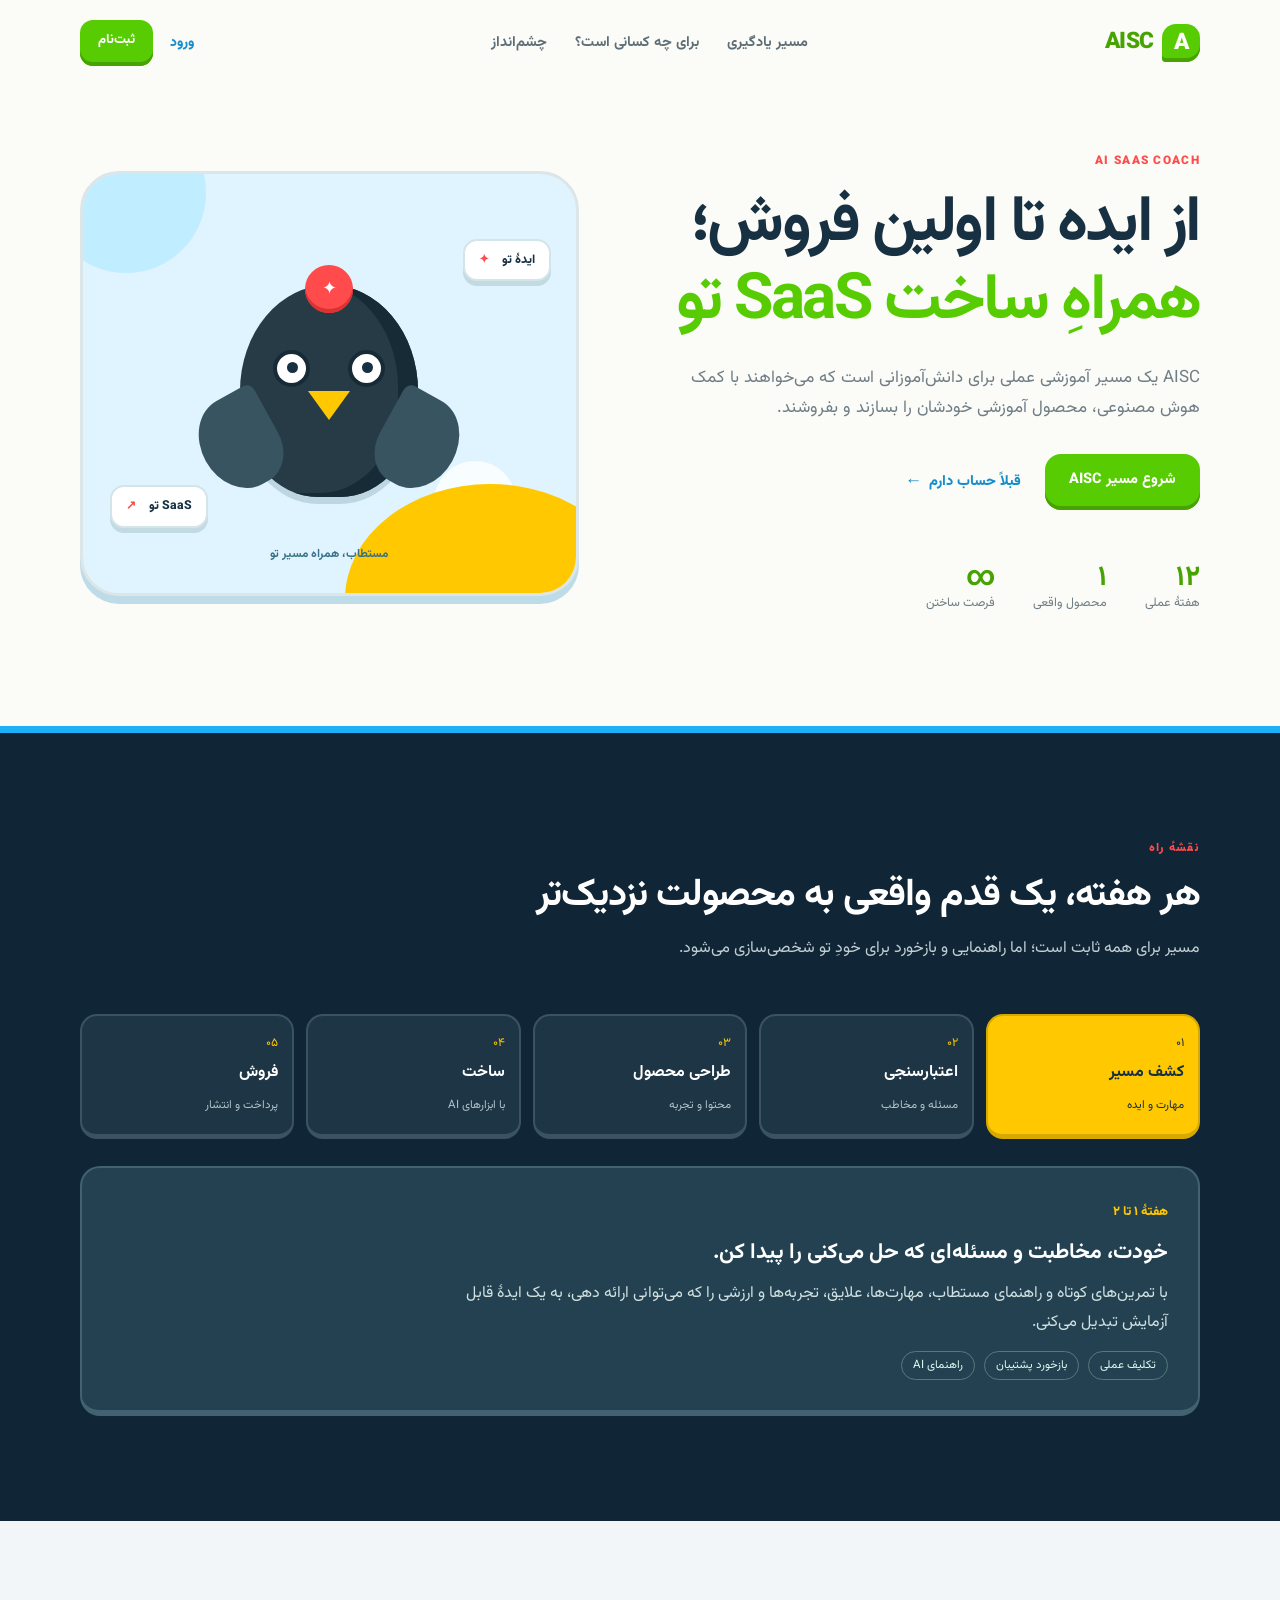
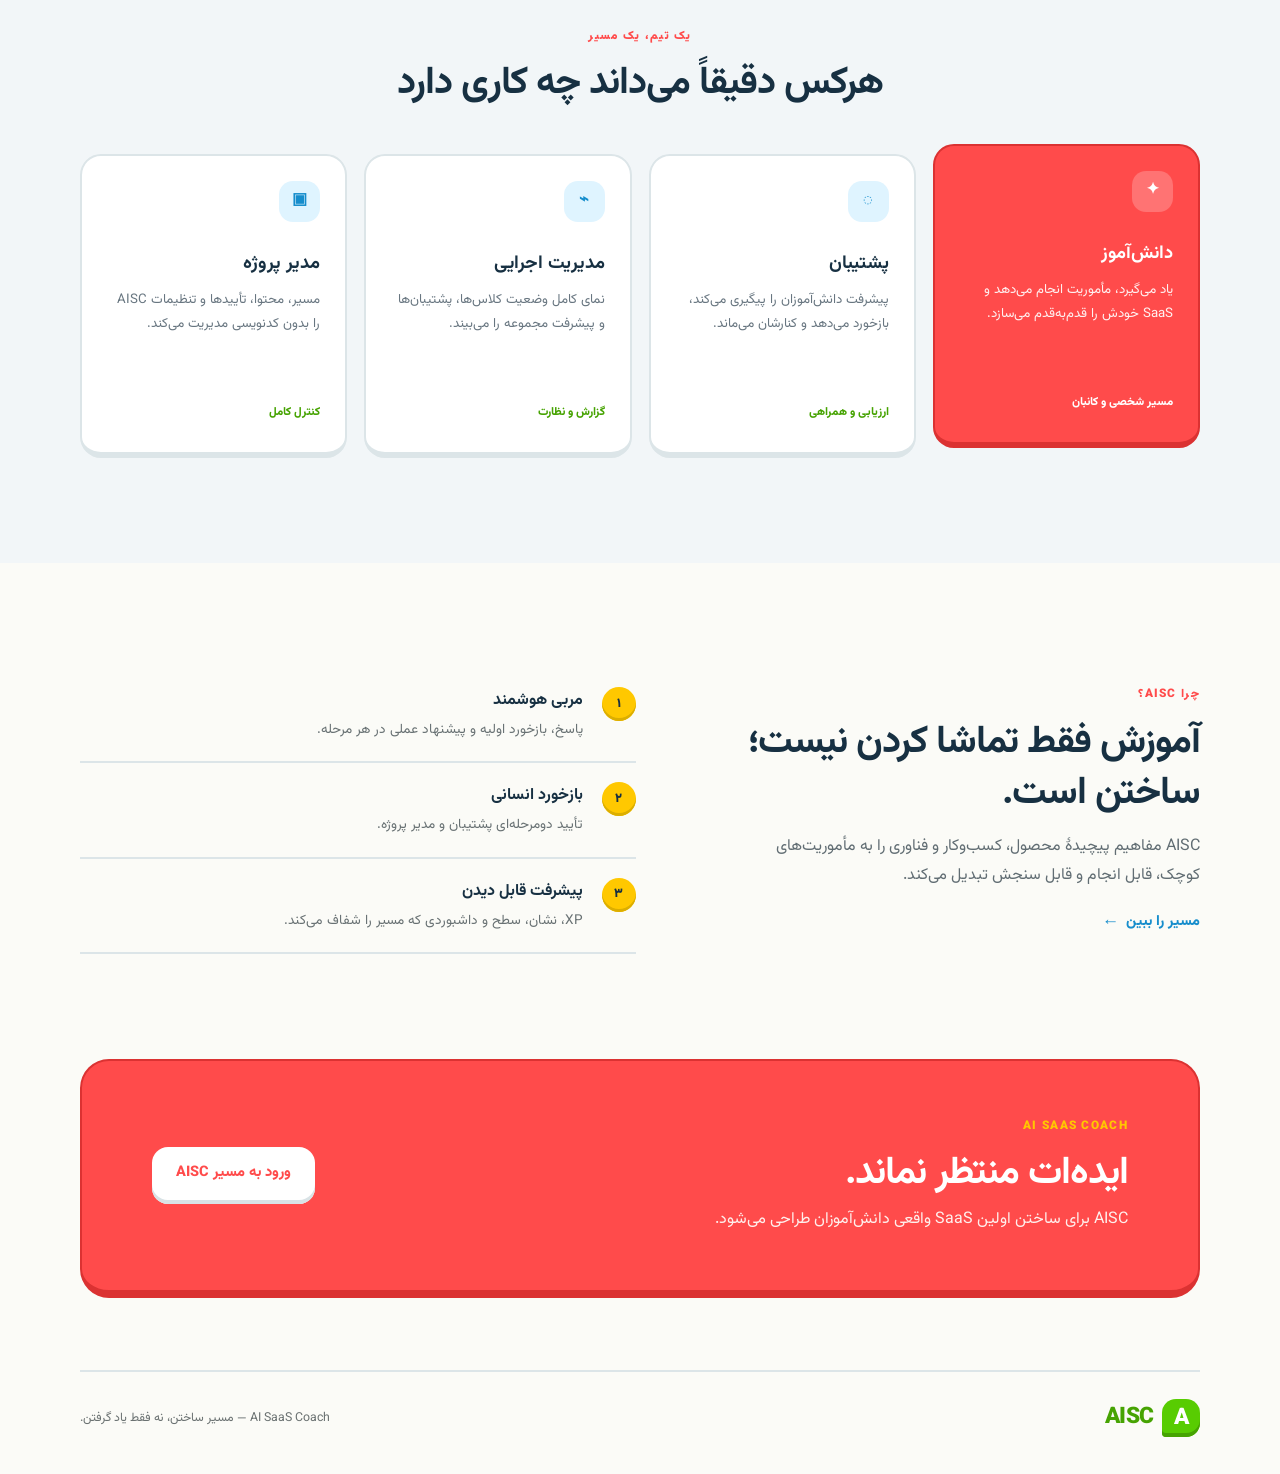
==== commit 02ef299c: "Add AISC account lifecycle Add student sign-up and sign-out flows while preserving onboarding progre" ====
--- a/index.html
+++ b/index.html
@@ -22,7 +22,10 @@
           <a href="#roles">برای چه کسانی است؟</a>
           <a href="#vision">چشم‌انداز</a>
         </div>
-        <a class="button button-small" href="#start">شروع مسیر</a>
+        <div class="nav-auth">
+          <a class="login-link" href="login.html">ورود</a>
+          <a class="button button-small" href="signup.html">ثبت‌نام</a>
+        </div>
       </nav>
 
       <section class="hero container" id="top">
@@ -31,8 +34,8 @@
           <h1>از ایده تا اولین فروش؛<br /><span>همراهِ ساخت SaaS تو</span></h1>
           <p class="hero-text">AISC یک مسیر آموزشی عملی برای دانش‌آموزانی است که می‌خواهند با کمک هوش مصنوعی، محصول آموزشی خودشان را بسازند و بفروشند.</p>
           <div class="hero-actions" id="start">
-            <a class="button" href="#path">دیدن مسیر ۱۲ هفته‌ای</a>
-            <a class="text-link" href="#vision">AISC چیست؟ <span>←</span></a>
+            <a class="button" href="signup.html">شروع مسیر AISC</a>
+            <a class="text-link" href="login.html">قبلاً حساب دارم <span>←</span></a>
           </div>
           <div class="hero-stats" aria-label="آمار دوره">
             <div><strong>۱۲</strong><span>هفتهٔ عملی</span></div>
@@ -83,7 +86,7 @@
         <ul class="feature-list"><li><span>۱</span><div><b>مربی هوشمند</b><p>پاسخ، بازخورد اولیه و پیشنهاد عملی در هر مرحله.</p></div></li><li><span>۲</span><div><b>بازخورد انسانی</b><p>تأیید دومرحله‌ای پشتیبان و مدیر پروژه.</p></div></li><li><span>۳</span><div><b>پیشرفت قابل دیدن</b><p>XP، نشان، سطح و داشبوردی که مسیر را شفاف می‌کند.</p></div></li></ul>
       </div></section>
 
-      <section class="cta container"><div><p class="eyebrow">AI SAAS COACH</p><h2>ایده‌ات منتظر نماند.</h2><p>AISC برای ساختن اولین SaaS واقعی دانش‌آموزان طراحی می‌شود.</p></div><a class="button button-light" href="student.html">ورود به مسیر AISC</a></section>
+      <section class="cta container"><div><p class="eyebrow">AI SAAS COACH</p><h2>ایده‌ات منتظر نماند.</h2><p>AISC برای ساختن اولین SaaS واقعی دانش‌آموزان طراحی می‌شود.</p></div><a class="button button-light" href="login.html">ورود به مسیر AISC</a></section>
     </main>
     <footer class="container"><a class="brand" href="#top"><span class="brand-mark">A</span><span>AISC</span></a><p>AI SaaS Coach — مسیر ساختن، نه فقط یاد گرفتن.</p></footer>
     <script src="app.js"></script>
--- a/styles.css
+++ b/styles.css
@@ -25,6 +25,9 @@
 .brand { display: inline-flex; align-items: center; gap: 9px; color: var(--green-dark); font-weight: 900; font-size: 1.42rem; letter-spacing: -.8px; }
 .brand-mark { width: 38px; height: 38px; display: grid; place-items: center; border: 0; border-radius: 14px 14px 14px 4px; background: var(--green); color: white; box-shadow: inset 0 -4px 0 var(--green-dark); font-weight: 900; }
 .nav-links { display: flex; gap: 28px; font-size: .9rem; font-weight: 700; color: #5e6e77; }
+.nav-auth { display: flex; align-items: center; gap: 17px; }
+.login-link { color: var(--blue-dark); font-size: .86rem; font-weight: 800; }
+.login-link:hover { color: var(--red); }
 .nav-links a:hover, .text-link:hover { color: var(--red); }
 .button { display: inline-flex; justify-content: center; align-items: center; background: var(--green); color: white; border: 0; border-radius: 16px; box-shadow: inset 0 -4px 0 var(--green-dark); padding: 13px 24px 17px; font-size: .91rem; font-weight: 800; transition: transform .15s, filter .15s; }
 .button:hover { transform: translateY(-2px); filter: brightness(1.04); }
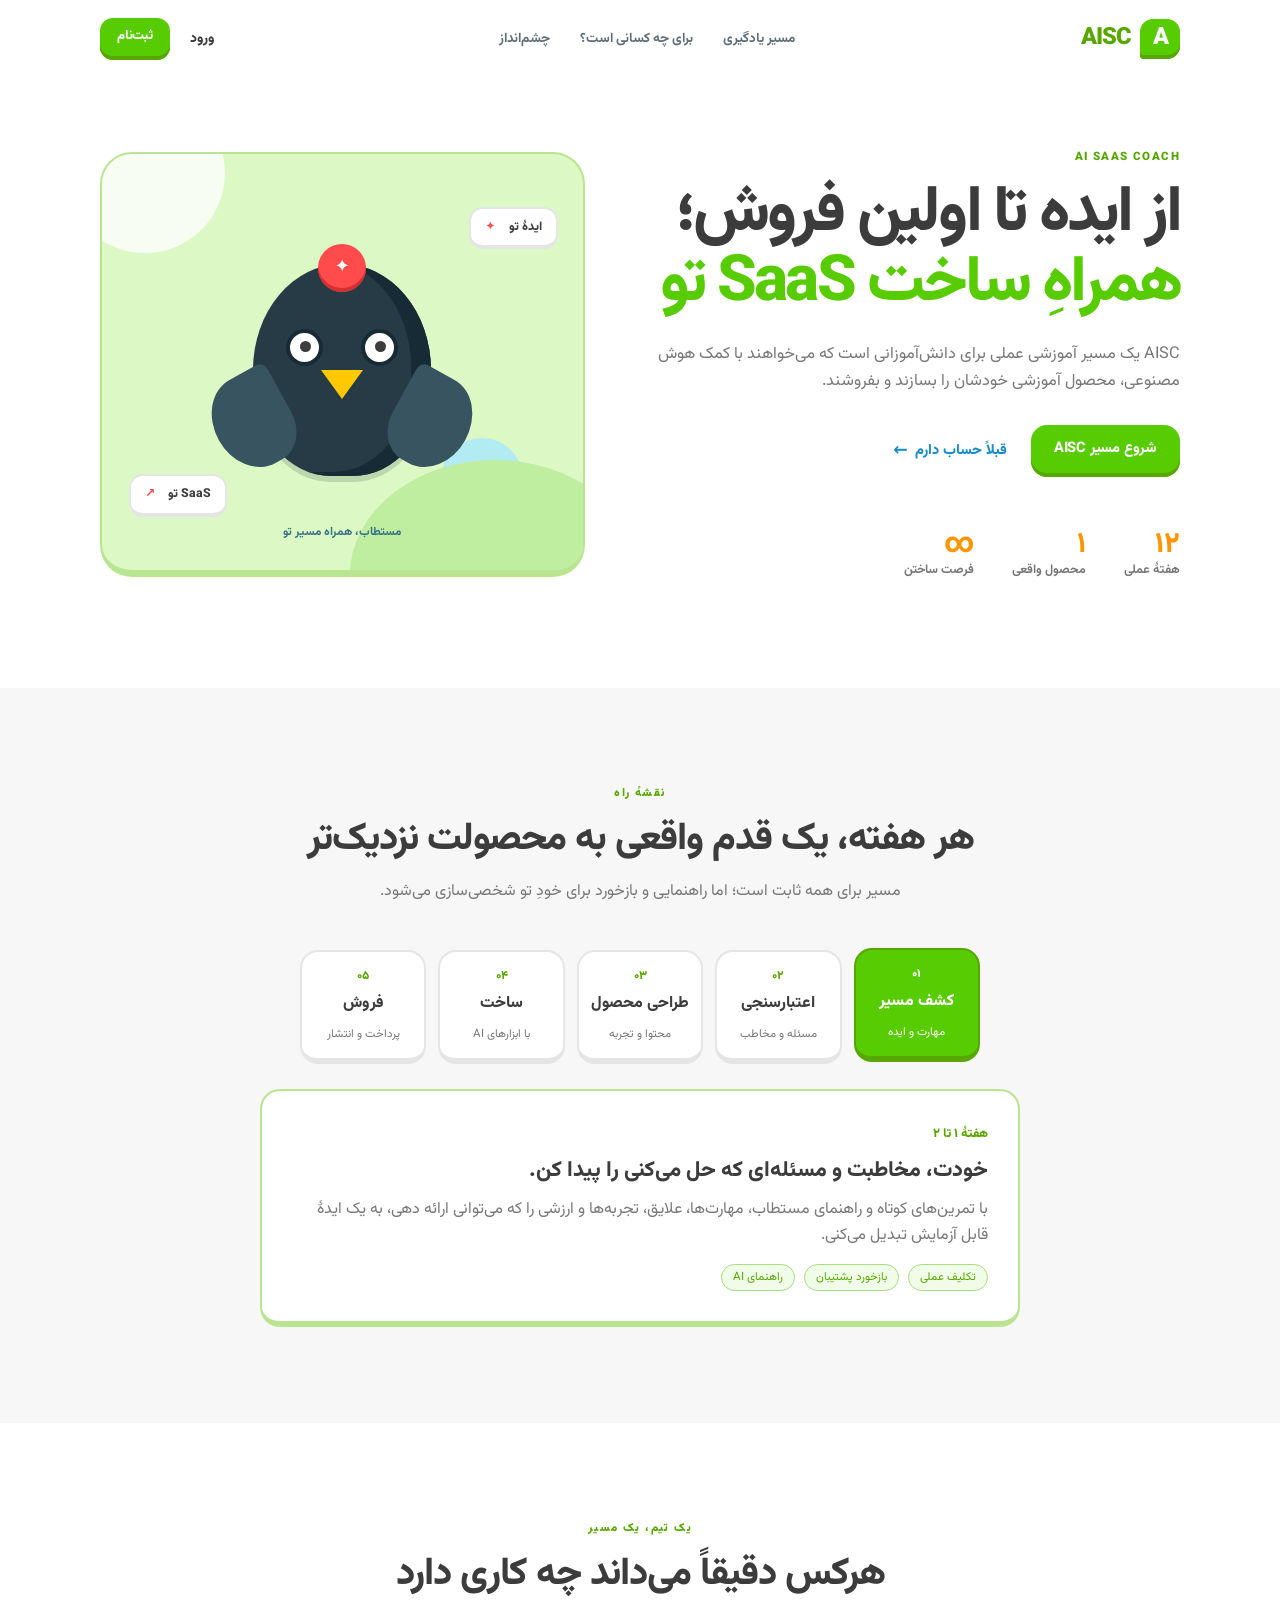
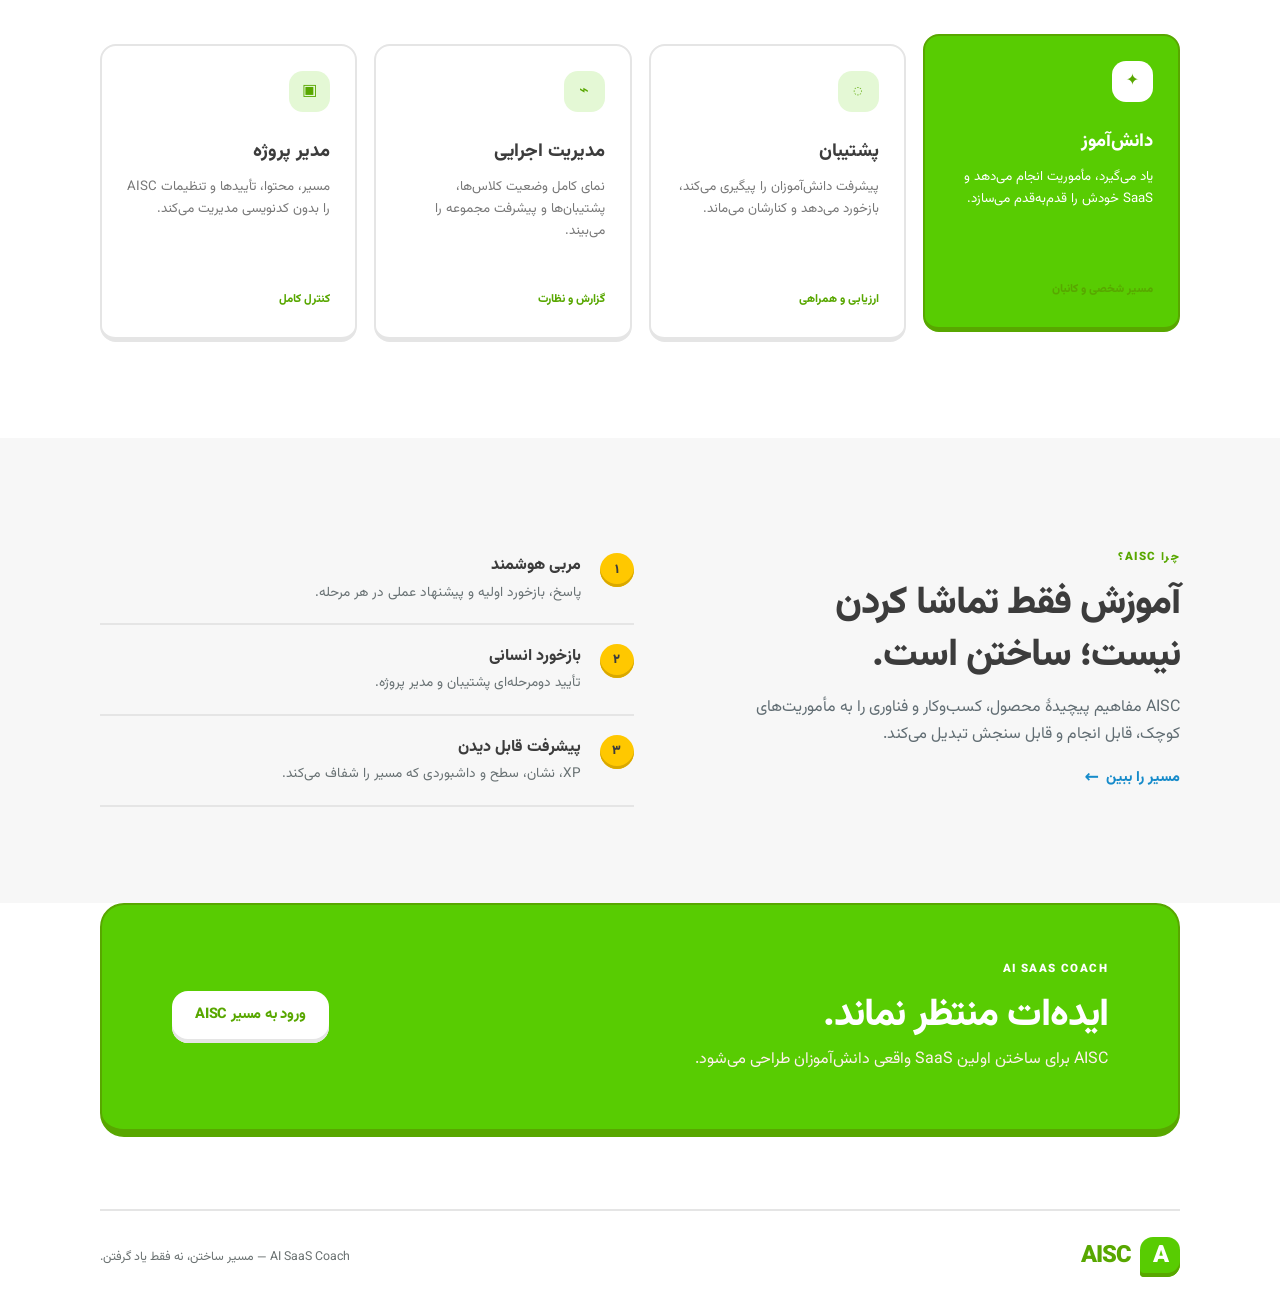
==== commit 5cb7826f: "Apply Duolingo-inspired AISC design system Unify every AISC page with a playful learning interface, " ====
--- a/index.html
+++ b/index.html
@@ -9,6 +9,7 @@
     <link rel="preconnect" href="https://fonts.gstatic.com" crossorigin />
     <link href="https://fonts.googleapis.com/css2?family=Vazirmatn:wght@400;500;600;700;800&display=swap" rel="stylesheet" />
     <link rel="stylesheet" href="styles.css" />
+    <link rel="stylesheet" href="aisc-design.css" />
   </head>
   <body>
     <main>
--- a/aisc-design.css
+++ b/aisc-design.css
@@ -0,0 +1,56 @@
+:root {
+  --ink: #3c3c3c;
+  --navy: #3c3c3c;
+  --paper: #ffffff;
+  --cloud: #f7f7f7;
+  --red: #ff4b4b;
+  --red-dark: #d33131;
+  --yellow: #ffc800;
+  --blue: #1cb0f6;
+  --blue-dark: #168bca;
+  --green: #58cc02;
+  --green-dark: #58a700;
+  --green-light: #89e219;
+  --green-pale: #dbf8c5;
+  --orange: #ff9600;
+  --orange-dark: #cc7a00;
+  --purple: #ce82ff;
+  --line: #e5e5e5;
+  --muted: #777777;
+  --disabled: #afafaf;
+  --radius-card: 16px;
+  --radius-input: 12px;
+  --radius-button: 16px;
+}
+
+body { background: var(--paper); color: var(--ink); font-family: Vazirmatn, system-ui, sans-serif; line-height: 1.65; }
+.container { width: min(1080px, calc(100% - 48px)); }
+.nav { min-height: 78px; }
+.brand { color: var(--green-dark); font-size: 1.48rem; letter-spacing: -1px; }
+.brand-mark { width: 40px; height: 40px; border-radius: 13px 13px 13px 4px; background: var(--green); box-shadow: inset 0 -4px 0 var(--green-dark); }
+.nav-links { gap: 30px; font-size: .84rem; }
+.nav-auth { gap: 20px; }
+.button { min-height: 48px; border-radius: var(--radius-button); box-shadow: inset 0 -4px 0 var(--green-dark); padding: 12px 23px 16px; letter-spacing: -.2px; }
+.button:hover { background: var(--green-light); filter: none; }.button:active { transform: translateY(4px); box-shadow: none; }
+.button-small { min-height: 39px; padding: 8px 17px 12px; border-radius: 13px; }
+.login-link { color: var(--ink); }.login-link:hover { color: var(--green-dark); }
+.eyebrow { color: var(--green-dark); font-size: .72rem; letter-spacing: 1.4px; }
+h1, h2, h3, b, strong, .button { font-weight: 800; }
+.hero { min-height: 610px; gap: 60px; padding: 50px 0 88px; }.hero h1 { font-size: clamp(2.65rem, 5vw, 4.65rem); line-height: 1.1; letter-spacing: -2.8px; }.hero h1 span { color: var(--green); }.hero-text { color: var(--muted); font-size: 1.02rem; }.hero-stats { gap: 38px; }.hero-stats strong { color: var(--orange); font-size: 1.8rem; }.hero-stats span { font-weight: 700; }
+.hero-art { border: 2px solid #b9e490; border-bottom-width: 7px; border-radius: 32px; background: var(--green-pale); box-shadow: none; }.hero-art::before { background: #bfeea0; }.orb-one { background: #ffffff; }.orb-two { background: #a9e9ff; }.mashtab { box-shadow: inset -20px -4px 0 #172b37, 0 6px 0 rgba(23,43,55,.16); }.road-card { border: 2px solid var(--line); border-bottom-width: 4px; border-radius: 14px; box-shadow: none; }.card-top { top: 53px; }.card-bottom { bottom: 53px; }
+.section { padding: 96px 0; }.path-section { border-top: 0; background: var(--cloud); color: var(--ink); }.section-heading > p:last-child { color: var(--muted); }.path-section .section-heading { text-align: center; margin: 0 auto; }.timeline { width: min(680px, 100%); margin: 45px auto 0; grid-template-columns: repeat(5, 1fr); gap: 12px; }.timeline-item { min-height: 106px; border: 2px solid var(--line); border-bottom-width: 6px; border-radius: 18px; background: white; color: var(--ink); text-align: center; padding: 15px 8px 10px; }.timeline-item span { color: var(--green-dark); font-weight: 800; }.timeline-item small { color: var(--muted); }.timeline-item:hover, .timeline-item.active { background: var(--green); border-color: var(--green-dark); color: white; transform: translateY(-2px); }.timeline-item.active span, .timeline-item.active small { color: white; }.week-detail { max-width: 760px; margin: 25px auto 0; border: 2px solid #b9e490; border-bottom-width: 6px; border-right: 2px solid #b9e490; border-radius: 20px; background: white; color: var(--ink); }.week-detail p { color: var(--muted); }.week-number { color: var(--green-dark); }.detail-tags span { border-color: #a6dd7f; color: var(--green-dark); background: #f1fce8; }
+.roles-section { background: white; }.role-card { border: 2px solid var(--line); border-bottom-width: 5px; border-radius: var(--radius-card); background: white; }.role-card.featured { background: var(--green); border-color: var(--green-dark); }.role-card.featured:hover { transform: translateY(-12px); }.role-card p { color: var(--muted); }.role-card.featured p { color: white; }.role-card span { color: var(--green-dark); }.role-icon { background: #e4f8d5; color: var(--green-dark); }.featured .role-icon { background: white; color: var(--green-dark); }
+.vision-section { background: var(--cloud); }.feature-list li { border-color: var(--line); }.feature-list span { background: var(--yellow); box-shadow: inset 0 -3px 0 #d9a800; }.cta { border: 2px solid var(--green-dark); border-bottom-width: 8px; border-radius: 24px; background: var(--green); }.cta .eyebrow { color: white; }.button-light { color: var(--green-dark); background: white; box-shadow: inset 0 -4px 0 var(--line); }.button-light:hover { color: var(--green-dark); background: white; }
+footer { border-top: 2px solid var(--line); }.nav-links a, .text-link, .back-link { transition: color .18s ease; }
+
+.dashboard-page { background: var(--cloud); }.sidebar { border-left: 2px solid var(--line); }.side-link { border-radius: 14px; min-height: 45px; }.side-link.active { background: var(--green-pale); color: var(--green-dark); }.support-card { border-color: #b9e490; border-bottom-color: #98cc73; background: #f2fce9; }.support-button { color: var(--green-dark); }.dashboard-header h1 { font-size: clamp(2rem, 3.3vw, 2.7rem); }.streak { border-color: #ffd36b; border-bottom-color: #e7ae24; background: #fff7d5; }.streak span { color: var(--orange); }.notification { border-color: var(--line); color: var(--green); }.progress-hero { border-color: #b9e490; border-bottom-color: #98cc73; border-radius: 24px; background: var(--green-pale); }.progress-hero::after { background: #bfeea0; }.pill { color: var(--green-dark); }.progress-hero h2 { font-size: 1.85rem; }.progress-track i, .xp-bar { height: 14px; background: white; }.mission-card, .xp-card, .badge-card, .kanban-column { border-color: var(--line); border-bottom-width: 5px; border-radius: 16px; }.mission-card:hover { transform: translateY(-2px); border-color: #b9e490; }.mission-icon { background: #e4f8d5; color: var(--green-dark); }.mission-icon.yellow { background: #fff7d5; color: var(--orange-dark); }.xp-top strong { color: var(--orange); }.xp-bar i { background: var(--orange); box-shadow: inset 0 -3px var(--orange-dark); }.kanban-column { border-bottom-width: 4px; background: #f7f7f7; }.kanban-column article { border-bottom-width: 4px; }.ai-fab { background: var(--green); box-shadow: inset 0 -5px var(--green-dark), 0 5px 17px rgba(88,167,0,.25); }.ai-panel { border-radius: 18px; }.ai-panel header { background: var(--green-pale); }.ai-panel header span { background: var(--green); }.ai-input button { background: var(--green); }
+
+.auth-page, .onboarding-page { background: var(--cloud); }.auth-intro { background: var(--green-pale); }.auth-intro::after { background: #bfeea0; }.intro-content h1 span { color: var(--green); }.auth-form-side { background: white; }.auth-form-wrap h2 { font-size: 2rem; }.auth-form-wrap input, .form-step input:not([type='radio']), .form-step select, .form-step textarea, .content-form input:not([type='checkbox']), .content-form textarea { border-color: var(--line); border-bottom-width: 4px; border-radius: var(--radius-input); }.auth-form-wrap input:focus, .form-step input:focus, .form-step select:focus, .form-step textarea:focus, .content-form input:focus, .content-form textarea:focus { border-color: var(--blue); box-shadow: 0 0 0 3px rgba(28,176,246,.18); }.auth-note { border-color: #b9e490; background: #f2fce9; }.step-progress span.active { background: var(--green); border-color: var(--green-dark); }.step-progress i { background: var(--line); }.choice-grid label { border-radius: var(--radius-card); }.choice-grid input:checked + label { border-color: var(--green-dark); background: var(--green-pale); color: var(--green-dark); }
+
+.metric-grid article, .curriculum-panel, .content-detail, .student-table-wrap { border-radius: var(--radius-card); border-bottom-width: 5px; }.table-select { border-color: var(--line); border-bottom-width: 3px; }.table-select:focus { border-color: var(--blue); box-shadow: 0 0 0 3px rgba(28,176,246,.18); }.path-item, .module-item { border-radius: var(--radius-card); }.path-item.active, .module-item.active { border-color: var(--green-dark); background: var(--green-pale); }
+
+@keyframes aisc-node-pulse { 0%, 100% { box-shadow: 0 0 0 0 rgba(88,204,2,.22); } 50% { box-shadow: 0 0 0 8px rgba(88,204,2,0); } }
+.timeline-item.active, .mission-card:not(.muted) .mission-icon { animation: aisc-node-pulse 1.6s ease-in-out infinite; }
+@media (prefers-reduced-motion: reduce) { *, *::before, *::after { scroll-behavior: auto !important; animation-duration: .01ms !important; animation-iteration-count: 1 !important; transition-duration: .01ms !important; } }
+@media (max-width: 800px) { .container { width: min(100% - 32px, 1080px); }.timeline { grid-template-columns: repeat(2, 1fr); }.timeline-item:last-child { grid-column: auto; }.nav-auth { gap: 12px; } }
+@media (max-width: 480px) { .nav-auth .login-link { display: none; }.hero h1 { font-size: 2.45rem; }.hero-art { border-radius: 25px; }.button { width: 100%; }.hero-actions .text-link { width: 100%; justify-content: center; }.timeline { grid-template-columns: 1fr 1fr; } }
